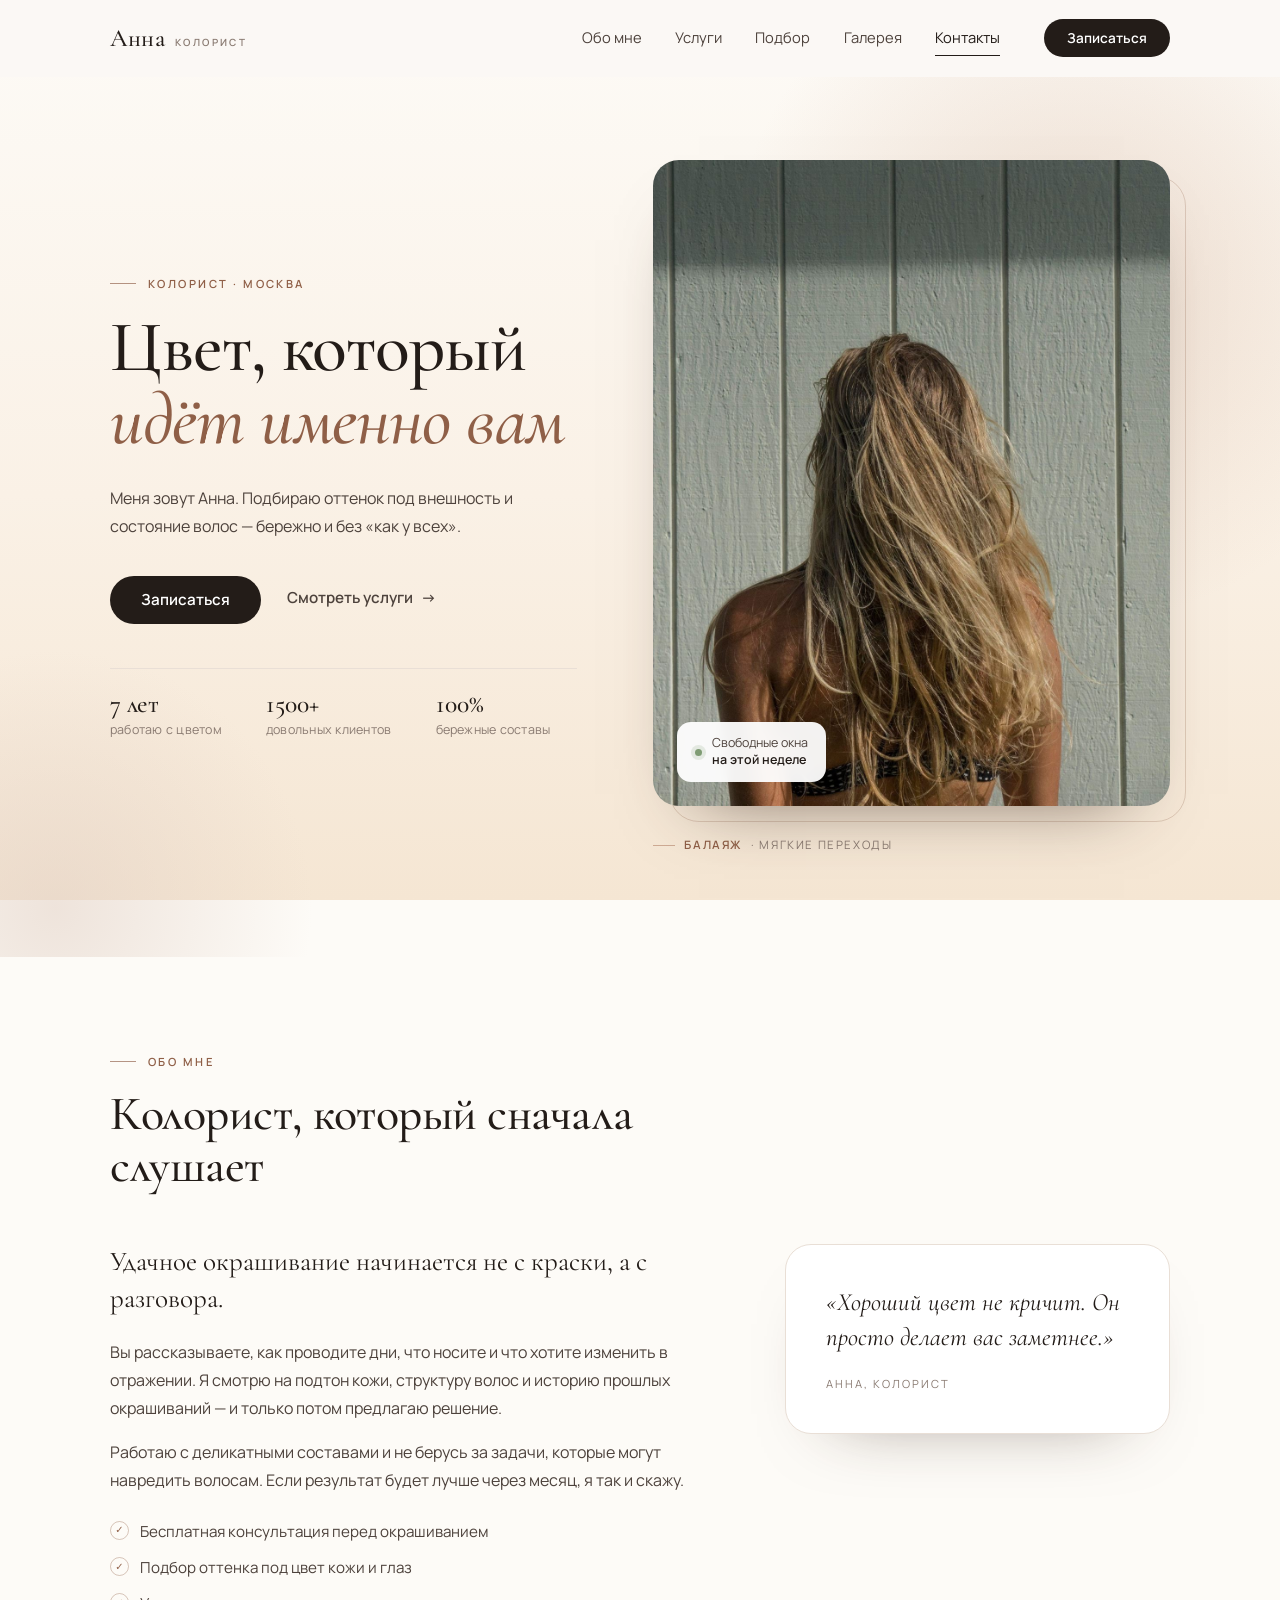
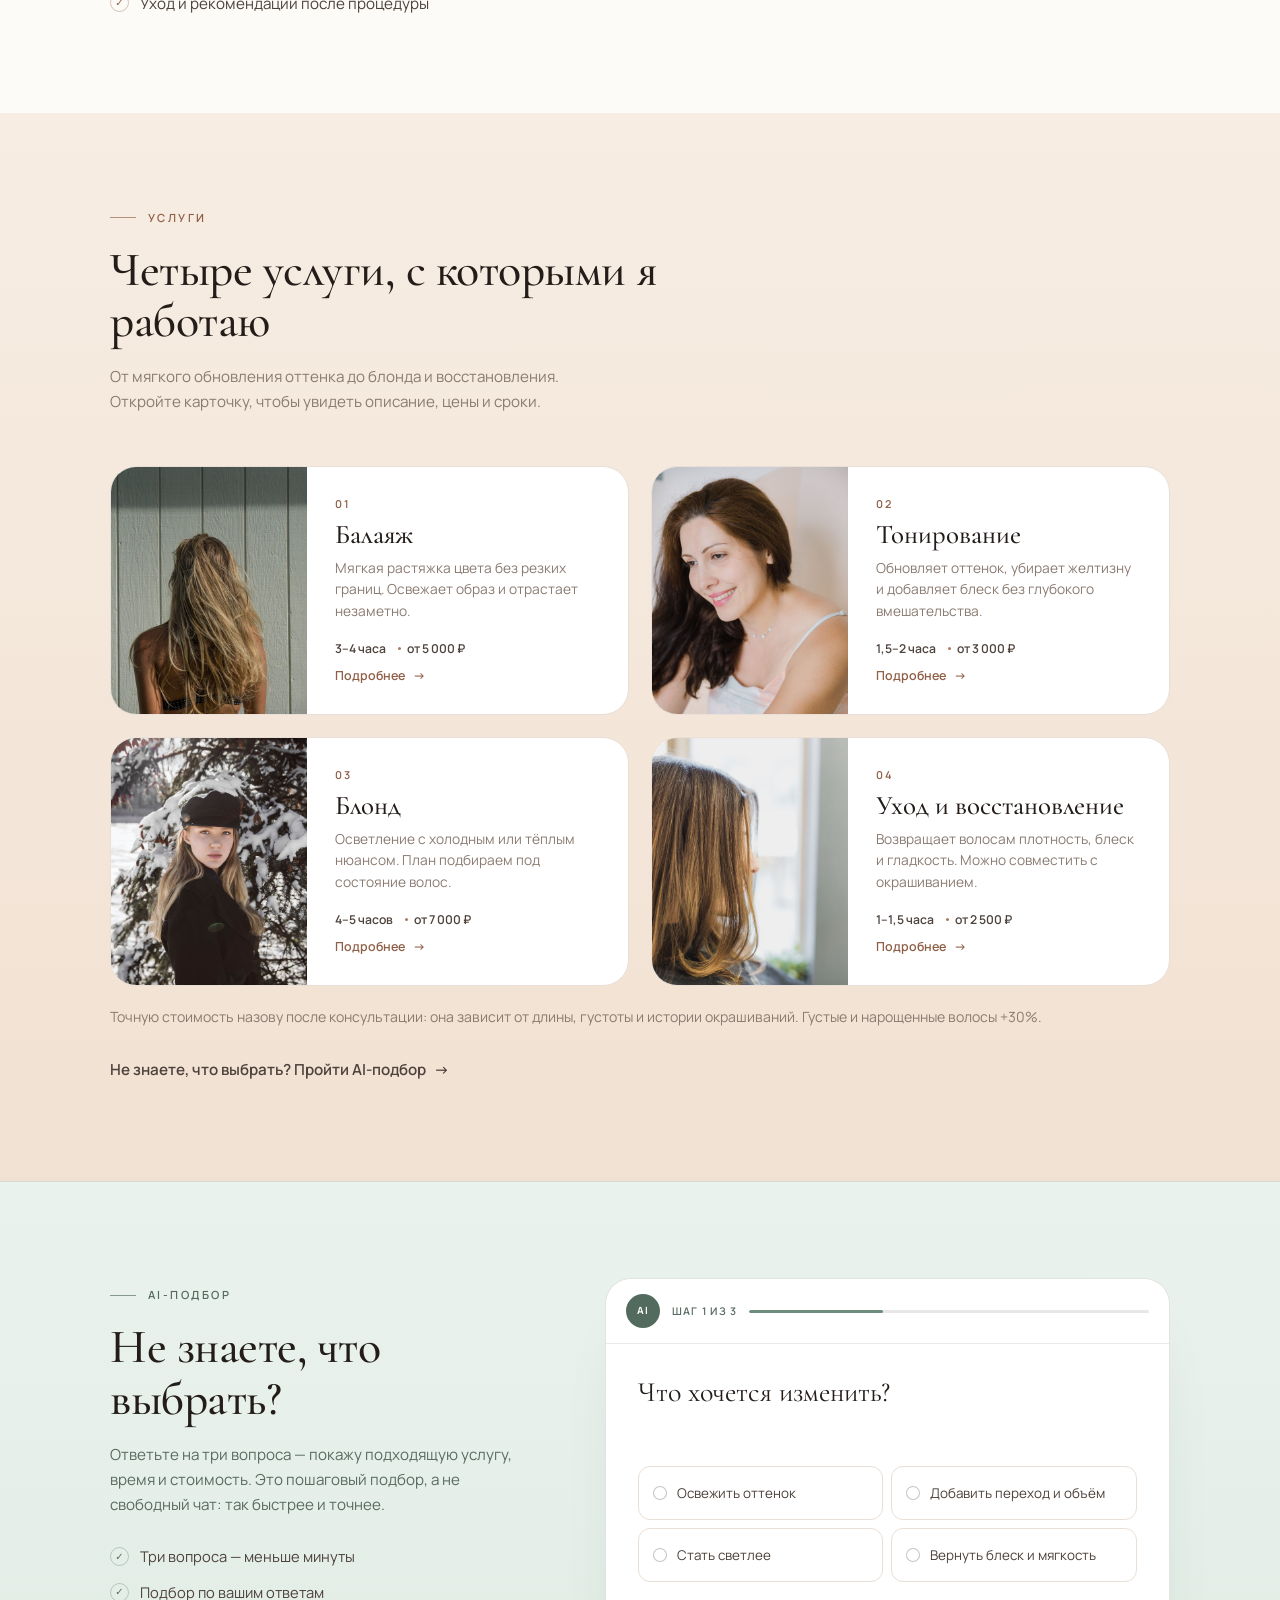
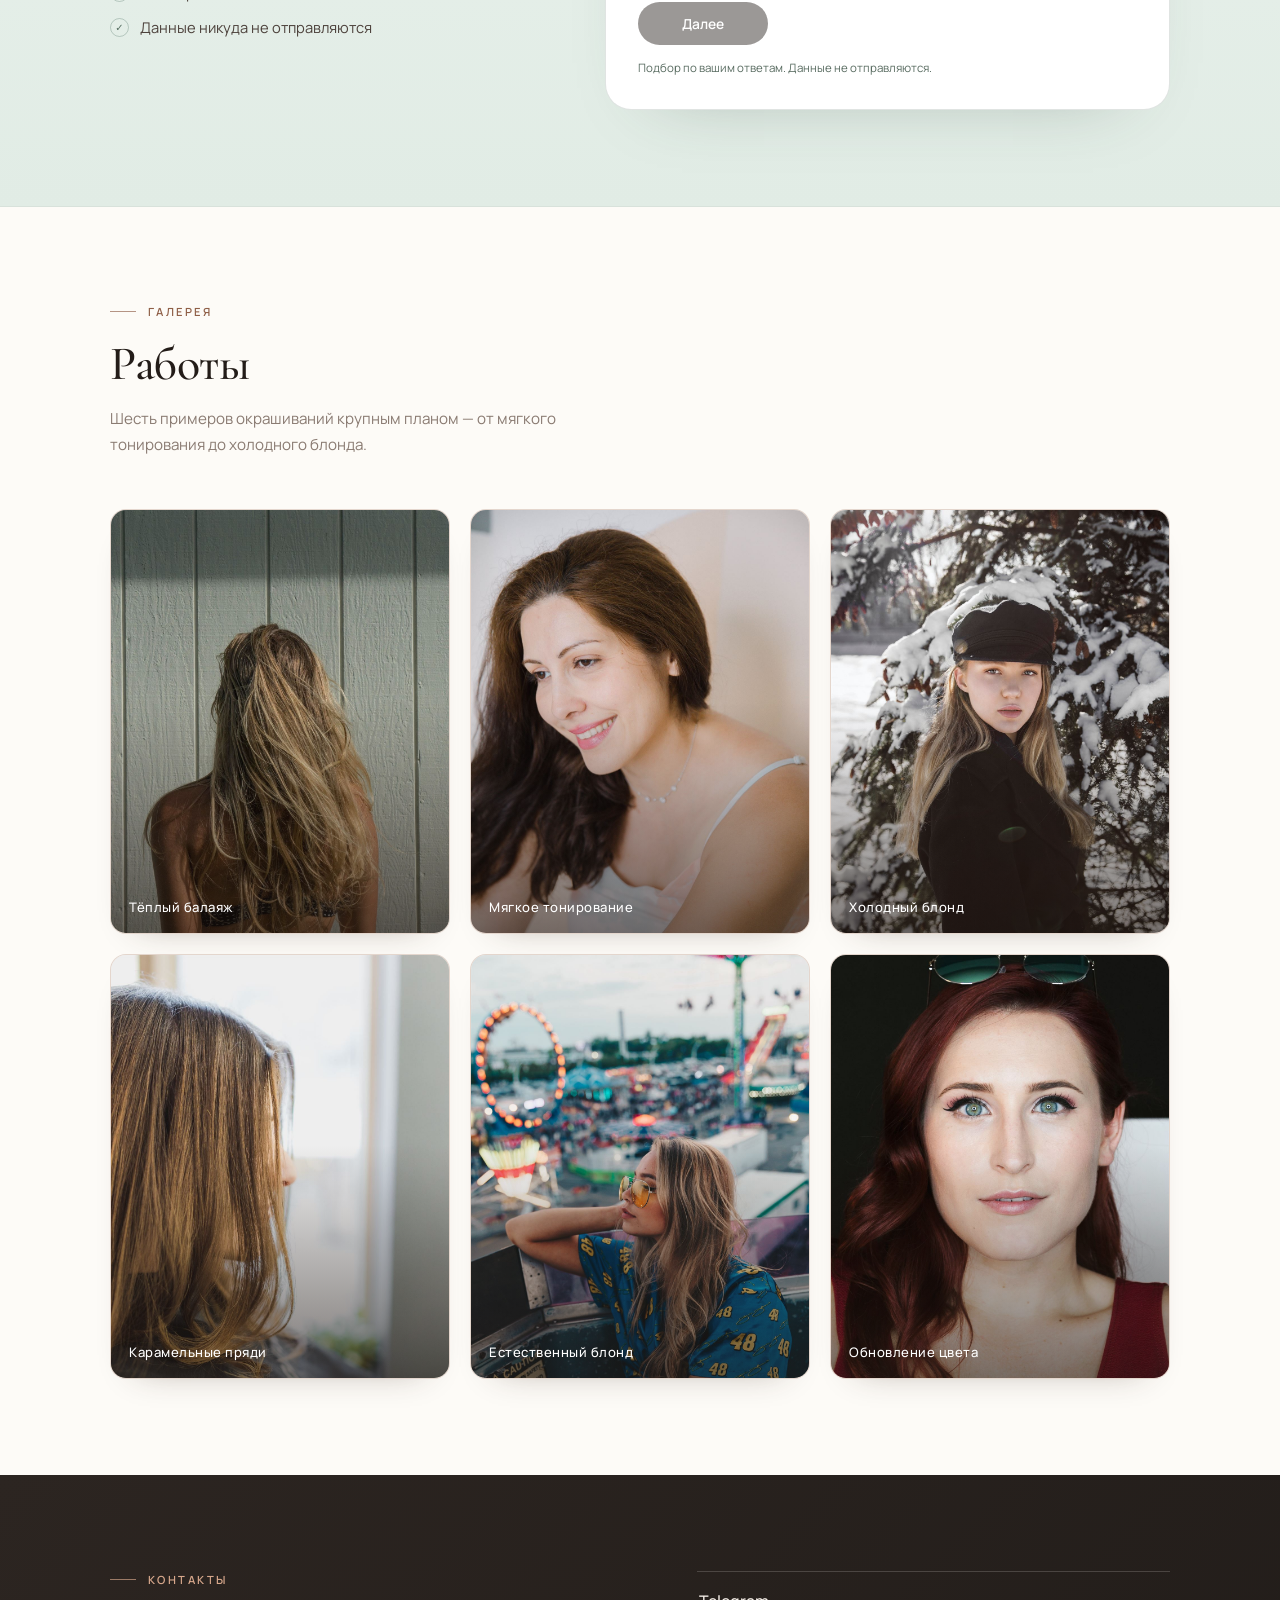
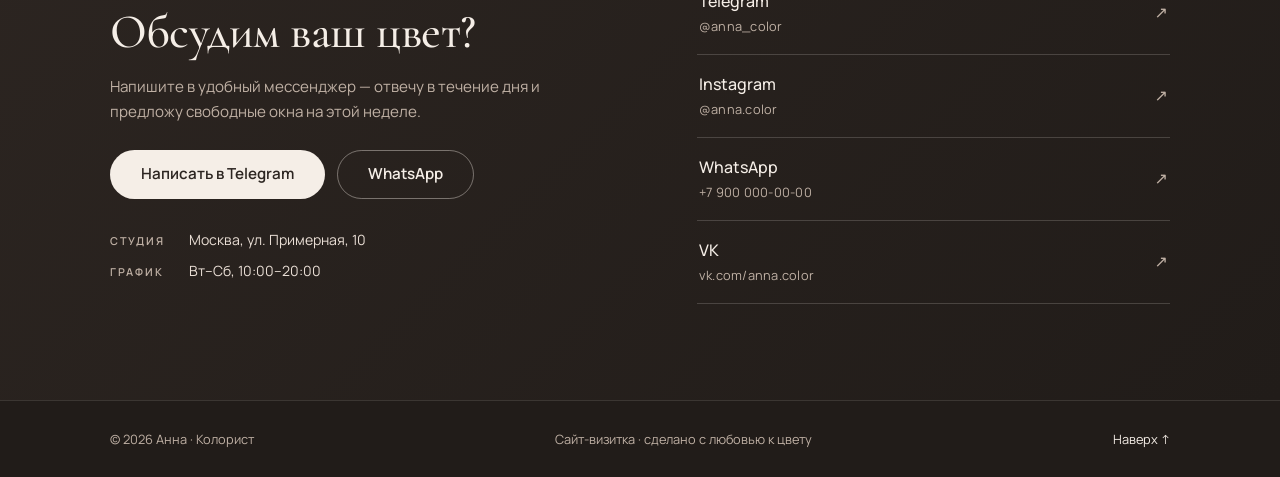
==== index.html @ e647d8ee "Upload site files" ====
<!DOCTYPE html>
<html lang="ru">
<head>
  <meta charset="UTF-8">
  <meta name="viewport" content="width=device-width, initial-scale=1">
  <title>Анна — колорист: балаяж, тонирование, блонд и уход</title>
  <meta name="description" content="Анна — колорист в Москве. Балаяж, тонирование, блонд, уход и восстановление волос. Цены, сроки и примеры работ. Запись в Telegram.">
  <meta name="theme-color" content="#fbf8f5">
  <meta property="og:title" content="Анна — колорист: балаяж, тонирование, блонд и уход">
  <meta property="og:description" content="Четыре услуги для вашего цвета: балаяж, тонирование, блонд и уход. Подбор услуги за три вопроса и запись в Telegram.">
  <meta property="og:type" content="website">
  <link rel="icon" href="data:image/svg+xml,%3Csvg xmlns='http://www.w3.org/2000/svg' viewBox='0 0 64 64'%3E%3Crect width='64' height='64' rx='16' fill='%23231c18'/%3E%3Ctext x='32' y='44' font-family='Georgia,serif' font-size='34' fill='%23fbf8f5' text-anchor='middle'%3EA%3C/text%3E%3C/svg%3E">
  <link rel="preconnect" href="https://fonts.googleapis.com">
  <link rel="preconnect" href="https://fonts.gstatic.com" crossorigin>
  <link href="https://fonts.googleapis.com/css2?family=Cormorant+Garamond:ital,wght@0,400;0,500;0,600;1,400;1,500&family=Manrope:wght@300;400;500;600;700&display=swap" rel="stylesheet">
  <link rel="stylesheet" href="style.css">
  <script>document.documentElement.classList.add('js');</script>
</head>
<body id="top">
  <a class="skip-link" href="#main">Перейти к содержимому</a>

  <header class="header" id="header">
    <div class="container header__inner">
      <a class="logo" href="#top" aria-label="Анна — колорист, на главную">
        <span class="logo__name">Анна</span>
        <span class="logo__role">колорист</span>
      </a>

      <nav class="nav" id="nav" aria-label="Основная навигация">
        <ul class="nav__list">
          <li><a class="nav__link" href="#about">Обо мне</a></li>
          <li><a class="nav__link" href="#services">Услуги</a></li>
          <li><a class="nav__link" href="#assistant">Подбор</a></li>
          <li><a class="nav__link" href="#gallery">Галерея</a></li>
          <li><a class="nav__link" href="#contacts">Контакты</a></li>
        </ul>
        <a class="button button--small nav__cta" href="https://t.me/anna_color" target="_blank" rel="noopener noreferrer">Записаться</a>
      </nav>

      <button class="burger" id="burger" type="button" aria-label="Открыть меню" aria-expanded="false" aria-controls="nav">
        <span class="burger__line"></span>
        <span class="burger__line"></span>
        <span class="burger__line"></span>
      </button>
    </div>
  </header>

  <main id="main">
    <section class="hero" aria-labelledby="hero-title">
      <div class="container hero__inner">
        <div class="hero__content">
          <p class="eyebrow">Колорист · Москва</p>
          <h1 class="hero__title" id="hero-title">Цвет, который<br><em>идёт именно вам</em></h1>
          <p class="hero__text">Меня зовут Анна. Подбираю оттенок под внешность и состояние волос — бережно и без «как у всех».</p>
          <div class="hero__actions">
            <a class="button" href="https://t.me/anna_color" target="_blank" rel="noopener noreferrer">Записаться</a>
            <a class="link-arrow" href="#services">Смотреть услуги <span aria-hidden="true">→</span></a>
          </div>
          <ul class="hero__facts">
            <li><strong>7 лет</strong><span>работаю с цветом</span></li>
            <li><strong>1500+</strong><span>довольных клиентов</span></li>
            <li><strong>100%</strong><span>бережные составы</span></li>
          </ul>
        </div>

        <figure class="hero__media">
          <div class="hero__photo-wrap">
            <img class="hero__image" src="images/gallery-1.jpg" alt="Тёплый балаяж на длинных волосах — пример окрашивания" width="1200" height="1500" fetchpriority="high" decoding="async">
            <p class="hero__badge">
              <span class="hero__badge-dot" aria-hidden="true"></span>
              <span>Свободные окна<br><strong>на этой неделе</strong></span>
            </p>
          </div>
          <figcaption class="hero__caption"><span>Балаяж</span> · мягкие переходы</figcaption>
        </figure>
      </div>
    </section>

    <section class="section" id="about" aria-labelledby="about-title">
      <div class="container">
        <div class="section__head reveal">
          <p class="eyebrow">Обо мне</p>
          <h2 class="section__title" id="about-title">Колорист, который сначала слушает</h2>
        </div>

        <div class="about__grid">
          <div class="about__text reveal">
            <p class="about__lead">Удачное окрашивание начинается не с краски, а с разговора.</p>
            <p>Вы рассказываете, как проводите дни, что носите и что хотите изменить в отражении. Я смотрю на подтон кожи, структуру волос и историю прошлых окрашиваний — и только потом предлагаю решение.</p>
            <p>Работаю с деликатными составами и не берусь за задачи, которые могут навредить волосам. Если результат будет лучше через месяц, я так и скажу.</p>
            <ul class="about__list">
              <li>Бесплатная консультация перед окрашиванием</li>
              <li>Подбор оттенка под цвет кожи и глаз</li>
              <li>Уход и рекомендации после процедуры</li>
            </ul>
          </div>

          <figure class="quote reveal">
            <blockquote>«Хороший цвет не кричит. Он просто делает вас заметнее.»</blockquote>
            <figcaption>Анна, колорист</figcaption>
          </figure>
        </div>
      </div>
    </section>

    <section class="section section--alt" id="services" aria-labelledby="services-title">
      <div class="container">
        <div class="section__head reveal">
          <p class="eyebrow">Услуги</p>
          <h2 class="section__title" id="services-title">Четыре услуги, с которыми я работаю</h2>
          <p class="section__subtitle">От мягкого обновления оттенка до блонда и восстановления. Откройте карточку, чтобы увидеть описание, цены и сроки.</p>
        </div>

        <div class="service-grid">
          <a class="service-card reveal" href="services/balayazh.html">
            <div class="service-card__media">
              <img src="images/gallery-1.jpg" alt="Тёплый балаяж на длинных волосах" width="1200" height="1500" loading="lazy">
            </div>
            <div class="service-card__body">
              <span class="service-card__index">01</span>
              <h3 class="service-card__title">Балаяж</h3>
              <p class="service-card__text">Мягкая растяжка цвета без резких границ. Освежает образ и отрастает незаметно.</p>
              <p class="service-card__meta"><span>3–4 часа</span><span>от 5 000 ₽</span></p>
              <span class="service-card__more">Подробнее <span aria-hidden="true">→</span></span>
            </div>
          </a>

          <a class="service-card reveal" href="services/tonirovanie.html">
            <div class="service-card__media">
              <img src="images/gallery-2.jpg" alt="Мягкое тонирование в тёплый коричневый оттенок" width="1200" height="1500" loading="lazy">
            </div>
            <div class="service-card__body">
              <span class="service-card__index">02</span>
              <h3 class="service-card__title">Тонирование</h3>
              <p class="service-card__text">Обновляет оттенок, убирает желтизну и добавляет блеск без глубокого вмешательства.</p>
              <p class="service-card__meta"><span>1,5–2 часа</span><span>от 3 000 ₽</span></p>
              <span class="service-card__more">Подробнее <span aria-hidden="true">→</span></span>
            </div>
          </a>

          <a class="service-card reveal" href="services/blond.html">
            <div class="service-card__media">
              <img src="images/gallery-3.jpg" alt="Холодный блонд с плавным переходом" width="1200" height="1500" loading="lazy">
            </div>
            <div class="service-card__body">
              <span class="service-card__index">03</span>
              <h3 class="service-card__title">Блонд</h3>
              <p class="service-card__text">Осветление с холодным или тёплым нюансом. План подбираем под состояние волос.</p>
              <p class="service-card__meta"><span>4–5 часов</span><span>от 7 000 ₽</span></p>
              <span class="service-card__more">Подробнее <span aria-hidden="true">→</span></span>
            </div>
          </a>

          <a class="service-card reveal" href="services/uhod.html">
            <div class="service-card__media">
              <img src="images/gallery-4.jpg" alt="Уход за волосами в салоне" width="1200" height="1500" loading="lazy">
            </div>
            <div class="service-card__body">
              <span class="service-card__index">04</span>
              <h3 class="service-card__title">Уход и восстановление</h3>
              <p class="service-card__text">Возвращает волосам плотность, блеск и гладкость. Можно совместить с окрашиванием.</p>
              <p class="service-card__meta"><span>1–1,5 часа</span><span>от 2 500 ₽</span></p>
              <span class="service-card__more">Подробнее <span aria-hidden="true">→</span></span>
            </div>
          </a>
        </div>

        <p class="note reveal">Точную стоимость назову после консультации: она зависит от длины, густоты и истории окрашиваний. Густые и нарощенные волосы +30%.</p>
        <p class="services__assistant-link reveal"><a class="link-arrow" href="#assistant">Не знаете, что выбрать? Пройти AI-подбор <span aria-hidden="true">→</span></a></p>
      </div>
    </section>

    <section class="section section--assistant" id="assistant" aria-labelledby="assistant-title">
      <div class="container assistant">
        <div class="assistant__intro reveal">
          <p class="eyebrow">AI-подбор</p>
          <h2 class="section__title" id="assistant-title">Не знаете, что выбрать?</h2>
          <p class="section__subtitle">Ответьте на три вопроса — покажу подходящую услугу, время и стоимость. Это пошаговый подбор, а не свободный чат: так быстрее и точнее.</p>
          <ul class="assistant__facts">
            <li>Три вопроса — меньше минуты</li>
            <li>Подбор по вашим ответам</li>
            <li>Данные никуда не отправляются</li>
          </ul>
        </div>

        <div class="assistant__panel reveal" id="assistant-app">
          <div class="assistant__top">
            <span class="assistant__badge" aria-hidden="true">AI</span>
            <span class="assistant__step-label" id="assistant-step-label">Шаг 1 из 3</span>
            <div class="assistant__progress" role="progressbar" aria-label="Прогресс подбора" aria-valuemin="1" aria-valuemax="3" aria-valuenow="1">
              <span id="assistant-progress-bar"></span>
            </div>
          </div>

          <div class="assistant__body">
            <div class="assistant__quiz" id="assistant-quiz" hidden>
              <p class="assistant__question" id="assistant-question" tabindex="-1">Что хочется изменить?</p>
              <div class="assistant__options" id="assistant-options" role="group" aria-labelledby="assistant-question"></div>
              <div class="assistant__actions">
                <button class="button assistant__next" id="assistant-next" type="button" disabled>Далее</button>
                <button class="assistant__back" id="assistant-back" type="button" hidden>Назад</button>
              </div>
              <p class="assistant__hint">Подбор по вашим ответам. Данные не отправляются.</p>
            </div>

            <div class="assistant__result" id="assistant-result" tabindex="-1" hidden>
              <div class="assistant__result-grid">
                <div class="assistant__result-media">
                  <img id="assistant-result-img" src="images/gallery-1.jpg" alt="" width="1200" height="1500" loading="lazy">
                </div>
                <div>
                  <p class="assistant__result-label">Вам подойдёт</p>
                  <h3 class="assistant__result-title" id="assistant-result-title"></h3>
                  <p class="assistant__result-why" id="assistant-result-why"></p>
                  <p class="assistant__result-meta" id="assistant-result-meta"></p>
                  <div class="assistant__result-actions">
                    <a class="button" id="assistant-result-link" href="services/balayazh.html">Подробнее об услуге</a>
                    <a class="button button--ghost" href="https://t.me/anna_color" target="_blank" rel="noopener noreferrer">Обсудить запись</a>
                  </div>
                  <button class="assistant__restart" id="assistant-restart" type="button">Пройти заново</button>
                </div>
              </div>
            </div>

            <noscript>
              <p class="assistant__hint">Подбор работает с JavaScript. Услуги можно открыть напрямую: <a href="services/balayazh.html">балаяж</a>, <a href="services/tonirovanie.html">тонирование</a>, <a href="services/blond.html">блонд</a>, <a href="services/uhod.html">уход</a>.</p>
            </noscript>
          </div>
        </div>
      </div>
    </section>

    <section class="section" id="gallery" aria-labelledby="gallery-title">
      <div class="container">
        <div class="section__head reveal">
          <p class="eyebrow">Галерея</p>
          <h2 class="section__title" id="gallery-title">Работы</h2>
          <p class="section__subtitle">Шесть примеров окрашиваний крупным планом — от мягкого тонирования до холодного блонда.</p>
        </div>

        <div class="gallery">
          <button class="gallery__item reveal" type="button" data-full="images/gallery-1.jpg" aria-label="Открыть фото: тёплый балаяж">
            <img src="images/gallery-1.jpg" alt="Тёплый балаяж на длинных волосах — пример окрашивания" width="1200" height="1500" loading="lazy">
            <span class="gallery__caption">Тёплый балаяж</span>
          </button>
          <button class="gallery__item reveal" type="button" data-full="images/gallery-2.jpg" aria-label="Открыть фото: мягкое тонирование">
            <img src="images/gallery-2.jpg" alt="Мягкое тонирование в тёплый коричневый оттенок — пример работы" width="1200" height="1500" loading="lazy">
            <span class="gallery__caption">Мягкое тонирование</span>
          </button>
          <button class="gallery__item reveal" type="button" data-full="images/gallery-3.jpg" aria-label="Открыть фото: холодный блонд">
            <img src="images/gallery-3.jpg" alt="Холодный блонд с плавным переходом — пример окрашивания" width="1200" height="1500" loading="lazy">
            <span class="gallery__caption">Холодный блонд</span>
          </button>
          <button class="gallery__item reveal" type="button" data-full="images/gallery-4.jpg" aria-label="Открыть фото: карамельные пряди">
            <img src="images/gallery-4.jpg" alt="Карамельные пряди на длинных волосах — пример работы" width="1200" height="1500" loading="lazy">
            <span class="gallery__caption">Карамельные пряди</span>
          </button>
          <button class="gallery__item reveal" type="button" data-full="images/gallery-5.jpg" aria-label="Открыть фото: естественный блонд">
            <img src="images/gallery-5.jpg" alt="Естественный блонд с мягкими прядями — пример окрашивания" width="1200" height="1500" loading="lazy">
            <span class="gallery__caption">Естественный блонд</span>
          </button>
          <button class="gallery__item reveal" type="button" data-full="images/gallery-6.jpg" aria-label="Открыть фото: обновление цвета">
            <img src="images/gallery-6.jpg" alt="Обновление цвета с медным отливом — пример окрашивания" width="1200" height="1500" loading="lazy">
            <span class="gallery__caption">Обновление цвета</span>
          </button>
        </div>
      </div>
    </section>


    <section class="section section--contacts" id="contacts" aria-labelledby="contacts-title">
      <div class="container contact">
        <div class="contact__text reveal">
          <p class="eyebrow">Контакты</p>
          <h2 class="section__title" id="contacts-title">Обсудим ваш цвет?</h2>
          <p class="section__subtitle">Напишите в удобный мессенджер — отвечу в течение дня и предложу свободные окна на этой неделе.</p>
          <div class="contact__actions">
            <a class="button" href="https://t.me/anna_color" target="_blank" rel="noopener noreferrer">Написать в Telegram</a>
            <a class="button button--ghost" href="https://wa.me/79000000000" target="_blank" rel="noopener noreferrer">WhatsApp</a>
          </div>
          <ul class="contact__info">
            <li><span>Студия</span> Москва, ул. Примерная, 10</li>
            <li><span>График</span> Вт–Сб, 10:00–20:00</li>
          </ul>
        </div>

        <ul class="social-list reveal">
          <li>
            <a href="https://t.me/anna_color" target="_blank" rel="noopener noreferrer">
              <span class="social-list__label">Telegram<small>@anna_color</small></span>
              <span class="social-list__arrow" aria-hidden="true">↗</span>
            </a>
          </li>
          <li>
            <a href="https://instagram.com/anna.color" target="_blank" rel="noopener noreferrer">
              <span class="social-list__label">Instagram<small>@anna.color</small></span>
              <span class="social-list__arrow" aria-hidden="true">↗</span>
            </a>
          </li>
          <li>
            <a href="https://wa.me/79000000000" target="_blank" rel="noopener noreferrer">
              <span class="social-list__label">WhatsApp<small>+7 900 000-00-00</small></span>
              <span class="social-list__arrow" aria-hidden="true">↗</span>
            </a>
          </li>
          <li>
            <a href="https://vk.com/anna.color" target="_blank" rel="noopener noreferrer">
              <span class="social-list__label">VK<small>vk.com/anna.color</small></span>
              <span class="social-list__arrow" aria-hidden="true">↗</span>
            </a>
          </li>
        </ul>
      </div>
    </section>
  </main>

  <footer class="footer footer--dark">
    <div class="container footer__inner">
      <p>© <span id="year">2026</span> Анна · Колорист</p>
      <p class="footer__note">Сайт-визитка · сделано с любовью к цвету</p>
      <a class="footer__top" href="#top">Наверх <span aria-hidden="true">↑</span></a>
    </div>
  </footer>

  <div class="lightbox" id="lightbox" role="dialog" aria-modal="true" aria-label="Просмотр фотографии" hidden>
    <button class="lightbox__close" type="button" aria-label="Закрыть просмотр">
      <span aria-hidden="true">×</span>
    </button>
    <img class="lightbox__img" src="data:image/svg+xml,%3Csvg xmlns='http://www.w3.org/2000/svg' width='1' height='1'/%3E" alt="">
  </div>

  <script src="script.js" defer></script>
  <script src="assistant.js" defer></script>
</body>
</html>
---- style.css ----
/* ============================================================
   Анна — колорист. Светлая минималистичная тема.
   ============================================================ */

:root {
  --bg: #fbf8f5;
  --bg-soft: #f4ede7;
  --bg-gradient-start: #fdfbf7;
  --bg-gradient-mid: #faf1e6;
  --bg-gradient-end: #f5e6d3;
  --bg-soft-glass: rgba(244, 237, 231, 0.42);
  --services-bg: #f7ede3;
  --services-bg-deep: #f1e1d2;
  --ai-bg: #eaf2ed;
  --ai-bg-deep: #e1ece5;
  --ai-accent: #6f8d7f;
  --ai-accent-dark: #526b5e;
  --contacts-bg: #2c2521;
  --contacts-bg-deep: #211c19;
  --contacts-ink: #f5eee7;
  --contacts-muted: #bfb0a4;
  --contacts-accent: #d8a88c;
  --surface: #ffffff;
  --ink: #231c18;
  --ink-soft: #4d423c;
  --muted: #8a7b72;
  --line: #e9dfd6;
  --accent: #b07a5f;
  --accent-dark: #8f5f47;
  --radius: 16px;
  --radius-lg: 26px;
  --shadow: 0 30px 70px -50px rgba(56, 38, 28, 0.55);
  --container: 1140px;
  --header-h: 76px;
  --font-sans: "Manrope", ui-sans-serif, system-ui, -apple-system, "Segoe UI", Roboto, Arial, sans-serif;
  --font-serif: "Cormorant Garamond", "Times New Roman", Georgia, serif;
}

*,
*::before,
*::after {
  box-sizing: border-box;
}

html {
  scroll-behavior: smooth;
  scroll-padding-top: calc(var(--header-h) + 16px);
  -webkit-text-size-adjust: 100%;
}

body {
  margin: 0;
  background-color: var(--bg-gradient-start);
  background-image: linear-gradient(
    180deg,
    var(--bg-gradient-start) 0%,
    var(--bg-gradient-mid) 55%,
    var(--bg-gradient-end) 100%
  );
  background-attachment: fixed;
  background-repeat: no-repeat;
  background-size: cover;
  color: var(--ink-soft);
  font-family: var(--font-sans);
  font-size: 16px;
  font-weight: 400;
  line-height: 1.6;
  -webkit-font-smoothing: antialiased;
  -moz-osx-font-smoothing: grayscale;
}

body.is-locked {
  overflow: hidden;
}

img {
  display: block;
  max-width: 100%;
  height: auto;
}

h1,
h2,
h3 {
  margin: 0;
  color: var(--ink);
  font-family: var(--font-serif);
  font-weight: 500;
}

p {
  margin: 0;
}

a {
  color: inherit;
}

button {
  color: inherit;
  font: inherit;
}

::selection {
  background-color: rgba(176, 122, 95, 0.24);
}

:focus-visible {
  outline: 2px solid var(--accent-dark);
  outline-offset: 3px;
}

.visually-hidden {
  position: absolute !important;
  width: 1px;
  height: 1px;
  margin: -1px;
  padding: 0;
  overflow: hidden;
  clip: rect(0 0 0 0);
  clip-path: inset(50%);
  white-space: nowrap;
  border: 0;
}

.container {
  width: 100%;
  max-width: var(--container);
  margin-inline: auto;
  padding-inline: clamp(20px, 5vw, 40px);
}

.skip-link {
  position: absolute;
  top: -100px;
  left: 16px;
  z-index: 200;
  padding: 12px 20px;
  border-radius: 999px;
  background-color: var(--ink);
  color: #fff;
  font-size: 0.9rem;
  text-decoration: none;
  transition: top 0.2s ease;
}

.skip-link:focus {
  top: 16px;
}

/* ---------- Шапка ---------- */

.header {
  position: sticky;
  top: 0;
  z-index: 50;
  background-color: rgba(251, 248, 245, 0.95);
  border-bottom: 1px solid transparent;
  transition: background-color 0.3s ease, border-color 0.3s ease, box-shadow 0.3s ease;
}

.header.is-scrolled,
.header.is-nav-open {
  background-color: rgba(251, 248, 245, 0.98);
  border-bottom-color: var(--line);
  box-shadow: 0 18px 40px -36px rgba(56, 38, 28, 0.8);
}

.header__inner {
  display: flex;
  align-items: center;
  justify-content: space-between;
  gap: 20px;
  min-height: var(--header-h);
}

.logo {
  display: inline-flex;
  align-items: baseline;
  gap: 10px;
  text-decoration: none;
}

.logo__name {
  font-family: var(--font-serif);
  font-size: 1.55rem;
  font-weight: 500;
  line-height: 1;
  color: var(--ink);
  letter-spacing: 0.01em;
}

.logo__role {
  font-size: 0.62rem;
  font-weight: 600;
  letter-spacing: 0.24em;
  text-transform: uppercase;
  color: var(--muted);
}

.nav {
  display: flex;
  align-items: center;
  gap: clamp(24px, 3.6vw, 44px);
}

.nav__list {
  display: flex;
  align-items: center;
  gap: clamp(18px, 2.6vw, 34px);
  margin: 0;
  padding: 0;
  list-style: none;
}

.nav__link {
  position: relative;
  display: inline-block;
  padding: 6px 0;
  color: var(--ink-soft);
  font-size: 0.92rem;
  text-decoration: none;
  transition: color 0.2s ease;
}

.nav__link::after {
  content: "";
  position: absolute;
  right: 0;
  bottom: 0;
  left: 0;
  height: 1px;
  background-color: currentColor;
  transform: scaleX(0);
  transform-origin: left;
  transition: transform 0.3s ease;
}

.nav__link:hover,
.nav__link.is-active {
  color: var(--ink);
}

.nav__link:hover::after,
.nav__link.is-active::after {
  transform: scaleX(1);
}

/* ---------- Кнопки и ссылки ---------- */

.button {
  display: inline-flex;
  align-items: center;
  justify-content: center;
  gap: 10px;
  padding: 15px 30px;
  border: 1px solid transparent;
  border-radius: 999px;
  background-color: var(--ink);
  color: #fff;
  font-size: 0.95rem;
  font-weight: 600;
  line-height: 1.1;
  text-decoration: none;
  cursor: pointer;
  transition: background-color 0.25s ease, color 0.25s ease, transform 0.25s ease, box-shadow 0.25s ease;
}

.button:hover {
  background-color: var(--accent-dark);
  box-shadow: 0 16px 28px -18px rgba(56, 38, 28, 0.8);
  transform: translateY(-2px);
}

.button:active {
  transform: translateY(0);
}

.button--small {
  padding: 11px 22px;
  font-size: 0.85rem;
}

.button--ghost {
  background-color: transparent;
  border-color: rgba(35, 28, 24, 0.28);
  color: var(--ink);
}

.button--ghost:hover {
  background-color: rgba(35, 28, 24, 0.06);
  box-shadow: none;
}

.link-arrow {
  display: inline-flex;
  align-items: center;
  gap: 8px;
  padding-bottom: 2px;
  border-bottom: 1px solid transparent;
  color: var(--ink-soft);
  font-size: 0.95rem;
  font-weight: 600;
  text-decoration: none;
  transition: color 0.25s ease, border-color 0.25s ease;
}

.link-arrow span {
  transition: transform 0.25s ease;
}

.link-arrow:hover {
  color: var(--accent-dark);
  border-bottom-color: rgba(143, 95, 71, 0.4);
}

.link-arrow:hover span {
  transform: translateX(4px);
}

.eyebrow {
  display: flex;
  align-items: center;
  gap: 12px;
  margin: 0 0 18px;
  color: var(--accent-dark);
  font-size: 0.7rem;
  font-weight: 600;
  letter-spacing: 0.22em;
  text-transform: uppercase;
}

.eyebrow::before {
  content: "";
  width: 26px;
  height: 1px;
  background-color: currentColor;
  opacity: 0.65;
}

/* ---------- Первый экран ---------- */

.hero {
  position: relative;
  overflow: hidden;
  padding-block: clamp(44px, 6.5vw, 92px) clamp(56px, 8vw, 104px);
}

.hero::before {
  content: "";
  position: absolute;
  top: -18%;
  right: -12%;
  z-index: 0;
  width: min(62vw, 720px);
  aspect-ratio: 1;
  border-radius: 50%;
  background-image: radial-gradient(circle, rgba(204, 164, 138, 0.32), rgba(204, 164, 138, 0) 68%);
  pointer-events: none;
}

.hero::after {
  content: "";
  position: absolute;
  bottom: -24%;
  left: -16%;
  z-index: 0;
  width: min(48vw, 520px);
  aspect-ratio: 1;
  border-radius: 50%;
  background-image: radial-gradient(circle, rgba(226, 208, 196, 0.55), rgba(226, 208, 196, 0) 70%);
  pointer-events: none;
}

.hero__inner {
  position: relative;
  z-index: 1;
  display: grid;
  grid-template-columns: minmax(0, 0.95fr) minmax(0, 1.05fr);
  align-items: center;
  gap: clamp(32px, 6vw, 76px);
}

.hero__title {
  margin-bottom: clamp(18px, 2.4vw, 26px);
  font-size: clamp(2.6rem, 6.2vw, 4.5rem);
  line-height: 1.02;
  letter-spacing: -0.015em;
}

.hero__title em {
  color: var(--accent-dark);
  font-style: italic;
}

.hero__text {
  max-width: 46ch;
  margin-bottom: clamp(26px, 3.4vw, 36px);
  color: var(--ink-soft);
  font-size: clamp(1rem, 1.15vw, 1.08rem);
  line-height: 1.75;
}

.hero__actions {
  display: flex;
  flex-wrap: wrap;
  align-items: center;
  gap: 16px 26px;
  margin-bottom: clamp(30px, 4vw, 44px);
}

.hero__facts {
  display: flex;
  flex-wrap: wrap;
  gap: 16px clamp(24px, 4vw, 44px);
  margin: 0;
  padding: 22px 0 0;
  border-top: 1px solid var(--line);
  list-style: none;
}

.hero__facts li {
  display: grid;
  gap: 3px;
}

.hero__facts strong {
  font-family: var(--font-serif);
  font-size: 1.6rem;
  font-weight: 500;
  line-height: 1;
  color: var(--ink);
}

.hero__facts span {
  color: var(--muted);
  font-size: 0.78rem;
  letter-spacing: 0.02em;
}

.hero__media {
  position: relative;
  margin: 0;
}

.hero__photo-wrap {
  position: relative;
}

.hero__photo-wrap::before {
  content: "";
  position: absolute;
  inset: 16px -16px -16px 16px;
  z-index: 0;
  border: 1px solid rgba(143, 95, 71, 0.24);
  border-radius: calc(var(--radius-lg) + 4px);
  pointer-events: none;
}

.hero__image {
  position: relative;
  z-index: 1;
  width: 100%;
  aspect-ratio: 4 / 5;
  object-fit: cover;
  border-radius: var(--radius-lg);
  box-shadow: 0 34px 70px -46px rgba(56, 38, 28, 0.72);
}

.hero__badge {
  position: absolute;
  bottom: clamp(14px, 2.4vw, 24px);
  left: clamp(12px, 2.4vw, 24px);
  z-index: 2;
  display: flex;
  align-items: center;
  gap: 10px;
  margin: 0;
  padding: 13px 18px;
  border-radius: 14px;
  background-color: rgba(255, 255, 255, 0.94);
  box-shadow: 0 20px 44px -30px rgba(56, 38, 28, 0.8);
  color: var(--ink-soft);
  font-size: 0.78rem;
  line-height: 1.35;
  -webkit-backdrop-filter: blur(6px);
  backdrop-filter: blur(6px);
}

.hero__badge strong {
  color: var(--ink);
  font-weight: 600;
}

.hero__badge-dot {
  flex: none;
  width: 7px;
  height: 7px;
  border-radius: 50%;
  background-color: #7f9c74;
  box-shadow: 0 0 0 4px rgba(127, 156, 116, 0.18);
}

.hero__caption {
  display: flex;
  align-items: center;
  gap: 9px;
  margin-top: 30px;
  color: var(--muted);
  font-size: 0.72rem;
  letter-spacing: 0.14em;
  text-transform: uppercase;
}

.hero__caption::before {
  content: "";
  width: 22px;
  height: 1px;
  background-color: var(--accent);
  opacity: 0.55;
}

.hero__caption span {
  color: var(--accent-dark);
  font-weight: 600;
}

/* ---------- Секции ---------- */

.section {
  padding-block: clamp(56px, 7.5vw, 100px);
}

.section--alt {
  background-color: var(--services-bg);
  background-image: linear-gradient(180deg, var(--services-bg) 0%, var(--services-bg-deep) 100%);
}

.section__head {
  max-width: 640px;
  margin-bottom: clamp(30px, 4.5vw, 52px);
}

.section__title {
  margin-bottom: 16px;
  font-size: clamp(2rem, 4vw, 3rem);
  line-height: 1.08;
  letter-spacing: -0.01em;
}

.section__subtitle {
  max-width: 56ch;
  color: var(--muted);
  font-size: clamp(0.95rem, 1.1vw, 1.02rem);
  line-height: 1.65;
}


/* ---------- Обо мне ---------- */

.about__grid {
  display: grid;
  grid-template-columns: minmax(0, 1.35fr) minmax(0, 0.85fr);
  align-items: start;
  gap: clamp(28px, 5vw, 64px);
}

.about__text p {
  max-width: 58ch;
  margin-bottom: 16px;
  color: var(--ink-soft);
  line-height: 1.75;
}

.about__text p.about__lead {
  margin-bottom: 20px;
  color: var(--ink);
  font-family: var(--font-serif);
  font-size: clamp(1.3rem, 2.2vw, 1.7rem);
  line-height: 1.35;
}

.about__list {
  display: grid;
  gap: 12px;
  margin: 26px 0 0;
  padding: 0;
  list-style: none;
}

.about__list li {
  position: relative;
  padding-left: 30px;
  color: var(--ink-soft);
  font-size: 0.95rem;
}

.about__list li::before {
  content: "✓";
  position: absolute;
  top: 1px;
  left: 0;
  display: grid;
  place-items: center;
  width: 19px;
  height: 19px;
  border: 1px solid rgba(143, 95, 71, 0.35);
  border-radius: 50%;
  color: var(--accent-dark);
  font-size: 0.62rem;
  font-weight: 700;
}

.quote {
  margin: 0;
  padding: clamp(26px, 3.4vw, 40px);
  border: 1px solid var(--line);
  border-radius: var(--radius-lg);
  background-color: var(--surface);
  box-shadow: var(--shadow);
}

.quote blockquote {
  margin: 0;
  color: var(--ink);
  font-family: var(--font-serif);
  font-size: clamp(1.25rem, 2.1vw, 1.55rem);
  font-style: italic;
  line-height: 1.4;
}

.quote figcaption {
  margin-top: 20px;
  color: var(--muted);
  font-size: 0.7rem;
  letter-spacing: 0.18em;
  text-transform: uppercase;
}

/* ---------- Услуги ---------- */

.table-wrap {
  overflow: hidden;
  border: 1px solid var(--line);
  border-radius: var(--radius-lg);
  background-color: var(--surface);
  box-shadow: 0 30px 70px -60px rgba(56, 38, 28, 0.8);
}

.price-table {
  width: 100%;
  border-collapse: collapse;
}

.price-table th,
.price-table td {
  padding: clamp(16px, 2.4vw, 24px) clamp(16px, 2.6vw, 28px);
  text-align: left;
  vertical-align: middle;
}

.price-table thead th {
  border-bottom: 1px solid var(--line);
  background-color: rgba(244, 237, 231, 0.55);
  color: var(--muted);
  font-size: 0.68rem;
  font-weight: 600;
  letter-spacing: 0.2em;
  text-transform: uppercase;
}

.price-table thead th:last-child {
  text-align: right;
}

.price-table tbody th {
  color: var(--ink);
  font-size: clamp(1.02rem, 1.4vw, 1.15rem);
  font-weight: 600;
  white-space: nowrap;
}

.price-table tbody td {
  color: var(--ink-soft);
  font-size: 0.95rem;
}

.price-table tbody tr {
  transition: background-color 0.2s ease;
}

.price-table tbody tr:hover {
  background-color: #fdfaf7;
}

.price-table tbody tr + tr th,
.price-table tbody tr + tr td {
  border-top: 1px solid var(--line);
}

.price-table td.price-table__price {
  color: var(--ink);
  font-family: var(--font-serif);
  font-size: clamp(1.2rem, 1.8vw, 1.45rem);
  font-weight: 500;
  text-align: right;
  white-space: nowrap;
}

.note {
  margin-top: 20px;
  color: var(--muted);
  font-size: 0.88rem;
}

.note a {
  color: var(--accent-dark);
  text-decoration-thickness: 1px;
  text-underline-offset: 3px;
}

.note a:hover {
  color: var(--ink);
}

/* ---------- Галерея ---------- */

.gallery {
  display: grid;
  grid-template-columns: repeat(3, minmax(0, 1fr));
  gap: clamp(12px, 1.7vw, 20px);
}

.gallery__item {
  position: relative;
  display: block;
  width: 100%;
  aspect-ratio: 4 / 5;
  padding: 0;
  overflow: hidden;
  border: 1px solid rgba(143, 95, 71, 0.16);
  border-radius: var(--radius);
  background-color: var(--bg-soft);
  box-shadow: 0 16px 34px -28px rgba(56, 38, 28, 0.45);
  color: #fff;
  text-align: left;
  cursor: zoom-in;
  transition: border-color 0.3s ease, box-shadow 0.3s ease;
  -webkit-appearance: none;
  appearance: none;
}

.gallery__item:hover {
  border-color: rgba(143, 95, 71, 0.34);
  box-shadow: 0 24px 48px -30px rgba(56, 38, 28, 0.55);
}

.gallery__item img {
  width: 100%;
  height: 100%;
  object-fit: cover;
  transition: transform 0.7s cubic-bezier(0.2, 0.7, 0.3, 1);
}

.gallery__item::after {
  content: "";
  position: absolute;
  right: 0;
  bottom: 0;
  left: 0;
  height: 55%;
  background-image: linear-gradient(to top, rgba(28, 20, 16, 0.55), rgba(28, 20, 16, 0));
  pointer-events: none;
  transition: opacity 0.3s ease;
}

.gallery__item:hover img {
  transform: scale(1.05);
}

.gallery__caption {
  position: absolute;
  right: 18px;
  bottom: 15px;
  left: 18px;
  z-index: 1;
  font-size: 0.82rem;
  font-weight: 500;
  letter-spacing: 0.04em;
}


/* ---------- Контакты ---------- */

.section--contacts {
  color: var(--contacts-ink);
  background-color: var(--contacts-bg);
  background-image: linear-gradient(135deg, var(--contacts-bg) 0%, var(--contacts-bg-deep) 100%);
}

.contact {
  display: grid;
  grid-template-columns: minmax(0, 1.05fr) minmax(0, 0.95fr);
  align-items: start;
  gap: clamp(32px, 5vw, 72px);
}

.contact__actions {
  display: flex;
  flex-wrap: wrap;
  gap: 12px;
  margin-top: 26px;
}

.contact__info {
  display: grid;
  gap: 8px;
  margin: 30px 0 0;
  padding: 0;
  color: var(--ink-soft);
  font-size: 0.88rem;
  list-style: none;
}

.contact__info span {
  display: inline-block;
  min-width: 76px;
  color: var(--muted);
  font-size: 0.68rem;
  font-weight: 600;
  letter-spacing: 0.16em;
  text-transform: uppercase;
}

.social-list {
  margin: 0;
  padding: 0;
  border-top: 1px solid rgba(35, 28, 24, 0.14);
  list-style: none;
}

.social-list li {
  border-bottom: 1px solid rgba(35, 28, 24, 0.14);
}

.social-list a {
  display: flex;
  align-items: center;
  justify-content: space-between;
  gap: 16px;
  padding: 17px 2px;
  color: var(--ink);
  text-decoration: none;
  transition: color 0.25s ease, padding 0.25s ease;
}

.social-list a:hover {
  padding-right: 4px;
  padding-left: 8px;
  color: var(--accent-dark);
}

.social-list__label {
  display: grid;
  gap: 2px;
  font-size: 1rem;
  font-weight: 500;
}

.social-list__label small {
  color: var(--muted);
  font-size: 0.8rem;
  font-weight: 400;
  letter-spacing: 0.02em;
}

.social-list__arrow {
  color: var(--muted);
  font-size: 1rem;
  transition: transform 0.25s ease, color 0.25s ease;
}

.social-list a:hover .social-list__arrow {
  color: var(--accent-dark);
  transform: translate(3px, -3px);
}

.section--contacts .eyebrow {
  color: var(--contacts-accent);
}

.section--contacts .section__title {
  color: var(--contacts-ink);
}

.section--contacts .section__subtitle {
  color: var(--contacts-muted);
}

.section--contacts .contact__info {
  color: #e9ded5;
}

.section--contacts .contact__info span {
  color: var(--contacts-muted);
}

.section--contacts .button {
  background-color: var(--contacts-ink);
  color: var(--contacts-bg);
}

.section--contacts .button:hover {
  background-color: #e6d1c1;
  color: var(--contacts-bg);
}

.section--contacts .button--ghost {
  border-color: rgba(245, 238, 231, 0.4);
  background-color: transparent;
  color: var(--contacts-ink);
}

.section--contacts .button--ghost:hover {
  border-color: rgba(245, 238, 231, 0.7);
  background-color: rgba(245, 238, 231, 0.08);
  color: var(--contacts-ink);
  box-shadow: none;
}

.section--contacts .social-list {
  border-top-color: rgba(245, 238, 231, 0.18);
}

.section--contacts .social-list li {
  border-bottom-color: rgba(245, 238, 231, 0.18);
}

.section--contacts .social-list a {
  color: var(--contacts-ink);
}

.section--contacts .social-list a:hover {
  color: var(--contacts-accent);
}

.section--contacts .social-list__label small,
.section--contacts .social-list__arrow {
  color: var(--contacts-muted);
}

.section--contacts .social-list a:hover .social-list__arrow {
  color: var(--contacts-accent);
}

.section--contacts :focus-visible {
  outline-color: var(--contacts-accent);
}

/* ---------- Футер ---------- */

.footer {
  padding-block: 28px;
  border-top: 1px solid var(--line);
}

.footer__inner {
  display: flex;
  flex-wrap: wrap;
  align-items: center;
  justify-content: space-between;
  gap: 10px 28px;
  color: var(--muted);
  font-size: 0.8rem;
}

.footer p {
  margin: 0;
}

.footer__top {
  color: var(--ink-soft);
  text-decoration: none;
  transition: color 0.2s ease;
}

.footer__top:hover {
  color: var(--accent-dark);
}

.footer--dark {
  border-top-color: rgba(245, 238, 231, 0.12);
  background-color: var(--contacts-bg-deep);
}

.footer--dark .footer__inner {
  color: var(--contacts-muted);
}

.footer--dark .footer__top {
  color: var(--contacts-ink);
}

.footer--dark .footer__top:hover {
  color: var(--contacts-accent);
}

/* ---------- Лайтбокс ---------- */

.lightbox {
  position: fixed;
  inset: 0;
  z-index: 100;
  display: grid;
  place-items: center;
  padding: clamp(16px, 4vw, 40px);
  background-color: rgba(28, 21, 17, 0.84);
  -webkit-backdrop-filter: blur(8px);
  backdrop-filter: blur(8px);
  animation: fade-in 0.25s ease both;
}

.lightbox[hidden] {
  display: none;
}

.lightbox__img {
  width: auto;
  max-width: min(92vw, 760px);
  max-height: 86vh;
  height: auto;
  border-radius: var(--radius);
  background-color: var(--surface);
  box-shadow: 0 40px 120px -40px rgba(0, 0, 0, 0.85);
  animation: zoom-in 0.3s cubic-bezier(0.2, 0.7, 0.3, 1) both;
}

.lightbox__close {
  position: absolute;
  top: clamp(14px, 3vw, 28px);
  right: clamp(14px, 3vw, 28px);
  display: grid;
  place-items: center;
  width: 44px;
  height: 44px;
  padding: 0;
  border: 1px solid rgba(255, 255, 255, 0.32);
  border-radius: 50%;
  background-color: rgba(255, 255, 255, 0.12);
  color: #fff;
  font-size: 1.5rem;
  line-height: 1;
  cursor: pointer;
  transition: background-color 0.2s ease, transform 0.25s ease;
}

.lightbox__close:hover {
  background-color: rgba(255, 255, 255, 0.24);
  transform: rotate(90deg);
}

.lightbox__close:focus-visible {
  outline-color: #fff;
}

@keyframes fade-in {
  from {
    opacity: 0;
  }
  to {
    opacity: 1;
  }
}

@keyframes zoom-in {
  from {
    opacity: 0;
    transform: scale(0.96);
  }
  to {
    opacity: 1;
    transform: scale(1);
  }
}

/* ---------- Появление при скролле ---------- */

.js .reveal {
  opacity: 0;
  transform: translateY(22px);
  transition: opacity 0.75s ease var(--reveal-delay, 0ms),
    transform 0.75s cubic-bezier(0.2, 0.7, 0.3, 1) var(--reveal-delay, 0ms);
}

.js .reveal.is-visible {
  opacity: 1;
  transform: none;
}


/* ---------- Бургер ---------- */

.burger {
  display: none;
  flex-direction: column;
  align-items: center;
  justify-content: center;
  gap: 5px;
  width: 44px;
  height: 44px;
  padding: 0;
  border: 1px solid var(--line);
  border-radius: 50%;
  background-color: transparent;
  cursor: pointer;
  transition: border-color 0.2s ease, background-color 0.2s ease;
}

.burger:hover {
  border-color: rgba(35, 28, 24, 0.35);
}

.burger__line {
  width: 18px;
  height: 1.5px;
  border-radius: 2px;
  background-color: var(--ink);
  transition: transform 0.3s ease, opacity 0.2s ease;
}

.burger.is-active .burger__line:nth-child(1) {
  transform: translateY(6.5px) rotate(45deg);
}

.burger.is-active .burger__line:nth-child(2) {
  opacity: 0;
}

.burger.is-active .burger__line:nth-child(3) {
  transform: translateY(-6.5px) rotate(-45deg);
}

/* ---------- Адаптивность ---------- */

@media (max-width: 960px) {
  .hero__inner {
    grid-template-columns: 1fr;
    gap: clamp(36px, 6vw, 56px);
  }

  .hero__media {
    width: 100%;
    max-width: 540px;
    margin-inline: auto;
  }

  .about__grid,
  .contact {
    grid-template-columns: 1fr;
  }

  .quote {
    max-width: 640px;
  }

  .social-list {
    max-width: 640px;
  }
}

@media (max-width: 900px) {
  :root {
    --header-h: 64px;
  }

  body.nav-open {
    overflow: hidden;
  }

  .burger {
    display: inline-flex;
  }

  .nav {
    position: fixed;
    top: var(--header-h);
    right: 0;
    bottom: 0;
    left: 0;
    z-index: 40;
    flex-direction: column;
    align-items: stretch;
    justify-content: flex-start;
    gap: 26px;
    padding: 28px clamp(20px, 6vw, 40px) 48px;
    overflow-y: auto;
    overscroll-behavior: contain;
    background-color: var(--bg);
    visibility: hidden;
    opacity: 0;
    transform: translateY(-10px);
    transition: opacity 0.3s ease, transform 0.3s ease, visibility 0.3s;
  }

  .nav.is-open {
    visibility: visible;
    opacity: 1;
    transform: translateY(0);
  }

  .nav__list {
    flex-direction: column;
    align-items: stretch;
    gap: 0;
  }

  .nav__link {
    display: block;
    padding: 15px 0;
    border-bottom: 1px solid var(--line);
    font-family: var(--font-serif);
    font-size: 1.65rem;
    line-height: 1.2;
  }

  .nav__link::after {
    display: none;
  }

  .nav__link.is-active {
    color: var(--accent-dark);
  }

  .nav__cta {
    align-self: flex-start;
    padding: 14px 28px;
    font-size: 0.95rem;
  }

  .gallery {
    grid-template-columns: repeat(2, minmax(0, 1fr));
  }
}

@media (max-width: 640px) {
  .hero__facts {
    gap: 14px 24px;
    padding-top: 18px;
  }

  .hero__facts strong {
    font-size: 1.4rem;
  }

  .hero__badge {
    bottom: 12px;
    left: 12px;
    padding: 11px 14px;
    font-size: 0.72rem;
  }

  .hero__caption {
    margin-top: 24px;
    font-size: 0.68rem;
  }

  .gallery {
    gap: 10px;
  }

  .gallery__caption {
    right: 12px;
    bottom: 11px;
    left: 12px;
    font-size: 0.75rem;
  }

  /* Таблица превращается в карточки */
  .price-table thead {
    position: absolute;
    width: 1px;
    height: 1px;
    margin: -1px;
    padding: 0;
    overflow: hidden;
    clip: rect(0 0 0 0);
    clip-path: inset(50%);
    white-space: nowrap;
    border: 0;
  }

  .price-table,
  .price-table tbody,
  .price-table tr,
  .price-table th,
  .price-table td {
    display: block;
    width: 100%;
  }

  .price-table tr {
    padding: 18px 20px;
  }

  .price-table tbody tr + tr {
    border-top: 1px solid var(--line);
  }

  .price-table tbody th {
    padding: 0 0 6px;
    white-space: normal;
  }

  .price-table tbody tr + tr th,
  .price-table tbody tr + tr td {
    border-top: 0;
  }

  .price-table td.price-table__price {
    margin-top: 10px;
    font-size: 1.3rem;
    text-align: left;
  }

  .contact__info span {
    min-width: 70px;
  }

  .footer__inner {
    flex-direction: column;
    align-items: flex-start;
    gap: 8px;
  }
}

@media (max-width: 420px) {
  .hero__actions {
    align-items: stretch;
    flex-direction: column;
  }

  .hero__actions .button {
    width: 100%;
  }

  .hero__actions .link-arrow {
    align-self: flex-start;
  }

  .hero__facts {
    display: grid;
    grid-template-columns: repeat(3, minmax(0, 1fr));
    gap: 12px 16px;
  }

  .hero__facts span {
    font-size: 0.72rem;
  }

  .logo__role {
    display: none;
  }
}

@media (prefers-reduced-motion: reduce) {
  html {
    scroll-behavior: auto;
  }

  *,
  *::before,
  *::after {
    animation-duration: 0.01ms !important;
    animation-iteration-count: 1 !important;
    transition-duration: 0.01ms !important;
  }

  .js .reveal {
    opacity: 1;
    transform: none;
  }
}


/* ---------- Карточки услуг на главной ---------- */

.service-grid {
  display: grid;
  grid-template-columns: repeat(2, minmax(0, 1fr));
  gap: clamp(14px, 2vw, 22px);
}

.service-card {
  display: grid;
  grid-template-columns: minmax(130px, 38%) minmax(0, 1fr);
  min-height: 230px;
  overflow: hidden;
  border: 1px solid var(--line);
  border-radius: var(--radius-lg);
  background-color: var(--surface);
  color: var(--ink);
  text-decoration: none;
  transition: border-color 0.3s ease, box-shadow 0.3s ease, transform 0.3s ease;
}

.service-card:hover,
.service-card:focus-visible {
  border-color: rgba(176, 122, 95, 0.55);
  box-shadow: 0 28px 54px -42px rgba(56, 38, 28, 0.8);
  transform: translateY(-3px);
}

.service-card__media {
  position: relative;
  min-height: 100%;
  overflow: hidden;
  background-color: var(--bg-soft);
}

.service-card__media img {
  width: 100%;
  height: 100%;
  object-fit: cover;
  transition: transform 0.7s cubic-bezier(0.2, 0.7, 0.3, 1);
}

.service-card:hover .service-card__media img {
  transform: scale(1.05);
}

.service-card__body {
  display: flex;
  flex-direction: column;
  align-items: flex-start;
  gap: 8px;
  padding: clamp(18px, 2.3vw, 28px);
}

.service-card__index {
  color: var(--accent-dark);
  font-size: 0.68rem;
  font-weight: 600;
  letter-spacing: 0.18em;
}

.service-card__title {
  margin: 0;
  color: var(--ink);
  font-family: var(--font-serif);
  font-size: clamp(1.5rem, 2.1vw, 1.95rem);
  font-weight: 500;
  line-height: 1.05;
}

.service-card__text {
  color: var(--muted);
  font-size: 0.86rem;
  line-height: 1.55;
}

.service-card__meta {
  display: flex;
  flex-wrap: wrap;
  gap: 6px 12px;
  margin-top: auto;
  padding-top: 10px;
  color: var(--ink-soft);
  font-size: 0.76rem;
  font-weight: 600;
}

.service-card__meta span {
  display: inline-flex;
  align-items: center;
  gap: 6px;
}

.service-card__meta span + span::before {
  content: "";
  width: 3px;
  height: 3px;
  border-radius: 50%;
  background-color: var(--accent);
}

.service-card__more {
  display: inline-flex;
  align-items: center;
  gap: 8px;
  color: var(--accent-dark);
  font-size: 0.78rem;
  font-weight: 600;
}

.service-card__more span {
  transition: transform 0.25s ease;
}

.service-card:hover .service-card__more span {
  transform: translateX(4px);
}

.services__assistant-link {
  margin-top: 28px;
}

/* ---------- AI-подбор ---------- */

.section--assistant {
  border-top: 1px solid rgba(82, 107, 94, 0.12);
  border-bottom: 1px solid rgba(82, 107, 94, 0.12);
  background-color: var(--ai-bg);
  background-image: linear-gradient(180deg, var(--ai-bg) 0%, var(--ai-bg-deep) 100%);
}

.section--assistant .eyebrow {
  color: var(--ai-accent-dark);
}

.section--assistant .section__subtitle {
  color: #596c61;
}

.section--assistant .assistant__facts li::before {
  border-color: rgba(111, 141, 127, 0.4);
  color: var(--ai-accent-dark);
}

.section--assistant .assistant__panel {
  border-color: rgba(82, 107, 94, 0.18);
  box-shadow: 0 30px 70px -52px rgba(47, 68, 56, 0.38);
}

.section--assistant .assistant__top {
  border-bottom-color: rgba(82, 107, 94, 0.14);
  background-color: rgba(255, 255, 255, 0.55);
}

.section--assistant .assistant__badge {
  background-color: var(--ai-accent-dark);
}

.section--assistant .assistant__step-label {
  color: #596c61;
}

.section--assistant .assistant__progress span {
  background-color: var(--ai-accent);
}

.section--assistant .assistant__option:hover {
  border-color: rgba(111, 141, 127, 0.55);
  background-color: #f8fbf9;
}

.section--assistant .assistant__option[aria-pressed="true"] {
  border-color: var(--ai-accent);
  background-color: rgba(111, 141, 127, 0.1);
}

.section--assistant .assistant__option[aria-pressed="true"]::before {
  border-color: var(--ai-accent);
  background-color: var(--ai-accent);
}

.section--assistant .assistant__hint,
.section--assistant .assistant__back,
.section--assistant .assistant__result-meta {
  color: #596c61;
}

.section--assistant .assistant__hint a,
.section--assistant .assistant__result-label,
.section--assistant .assistant__restart {
  color: var(--ai-accent-dark);
}

.section--assistant .button:not(.button--ghost):hover {
  background-color: var(--ai-accent-dark);
}

.section--assistant :focus-visible {
  outline-color: var(--ai-accent-dark);
}

.assistant {
  display: grid;
  grid-template-columns: minmax(0, 0.8fr) minmax(0, 1.05fr);
  align-items: start;
  gap: clamp(32px, 5vw, 70px);
}

.assistant__intro {
  padding-top: 8px;
}

.assistant__facts {
  display: grid;
  gap: 12px;
  margin: 28px 0 0;
  padding: 0;
  list-style: none;
}

.assistant__facts li {
  position: relative;
  padding-left: 30px;
  color: var(--ink-soft);
  font-size: 0.92rem;
}

.assistant__facts li::before {
  content: "✓";
  position: absolute;
  top: 2px;
  left: 0;
  display: grid;
  place-items: center;
  width: 19px;
  height: 19px;
  border: 1px solid rgba(143, 95, 71, 0.35);
  border-radius: 50%;
  color: var(--accent-dark);
  font-size: 0.62rem;
  font-weight: 700;
}

.assistant__panel {
  overflow: hidden;
  border: 1px solid var(--line);
  border-radius: var(--radius-lg);
  background-color: var(--surface);
  box-shadow: var(--shadow);
}

.assistant__top {
  display: flex;
  align-items: center;
  gap: 12px;
  padding: 15px 20px;
  border-bottom: 1px solid var(--line);
  background-color: rgba(244, 237, 231, 0.55);
}

.assistant__badge {
  display: grid;
  place-items: center;
  width: 34px;
  height: 34px;
  border-radius: 50%;
  background-color: var(--ink);
  color: #fff;
  font-size: 0.62rem;
  font-weight: 700;
  letter-spacing: 0.04em;
}

.assistant__step-label {
  flex: none;
  color: var(--muted);
  font-size: 0.66rem;
  font-weight: 600;
  letter-spacing: 0.12em;
  text-transform: uppercase;
}

.assistant__progress {
  flex: 1;
  height: 3px;
  overflow: hidden;
  border-radius: 999px;
  background-color: rgba(35, 28, 24, 0.1);
}

.assistant__progress span {
  display: block;
  width: 33.333%;
  height: 100%;
  border-radius: inherit;
  background-color: var(--accent);
  transition: width 0.35s ease;
}

.assistant__body {
  padding: clamp(20px, 3vw, 32px);
}

.assistant__quiz[hidden],
.assistant__result[hidden] {
  display: none;
}

.assistant__question {
  min-height: 2.5em;
  margin: 0 0 20px;
  color: var(--ink);
  font-family: var(--font-serif);
  font-size: clamp(1.4rem, 2.2vw, 1.75rem);
  line-height: 1.2;
}

.assistant__options {
  display: grid;
  grid-template-columns: repeat(2, minmax(0, 1fr));
  gap: 8px;
}

.assistant__option {
  display: flex;
  align-items: center;
  gap: 10px;
  min-height: 54px;
  padding: 12px 14px;
  border: 1px solid var(--line);
  border-radius: 12px;
  background-color: var(--surface);
  color: var(--ink-soft);
  font: inherit;
  font-size: 0.84rem;
  line-height: 1.3;
  text-align: left;
  cursor: pointer;
  transition: border-color 0.2s ease, background-color 0.2s ease, color 0.2s ease;
}

.assistant__option::before {
  content: "";
  flex: none;
  width: 14px;
  height: 14px;
  border: 1px solid rgba(35, 28, 24, 0.25);
  border-radius: 50%;
  background-color: var(--surface);
  transition: border-color 0.2s ease, box-shadow 0.2s ease;
}

.assistant__option:hover {
  border-color: rgba(176, 122, 95, 0.5);
  background-color: #fdfaf7;
}

.assistant__option[aria-pressed="true"] {
  border-color: var(--accent);
  background-color: rgba(176, 122, 95, 0.09);
  color: var(--ink);
}

.assistant__option[aria-pressed="true"]::before {
  border-color: var(--accent);
  box-shadow: inset 0 0 0 3px var(--surface);
  background-color: var(--accent);
}

.assistant__option:last-child:nth-child(odd) {
  grid-column: 1 / -1;
}

.assistant__actions {
  display: flex;
  align-items: center;
  gap: 14px;
  margin-top: 20px;
}

.assistant__next {
  min-width: 130px;
  padding: 13px 24px;
  font-size: 0.86rem;
}

.assistant__next:disabled {
  opacity: 0.45;
  cursor: not-allowed;
  transform: none;
  box-shadow: none;
}

.assistant__back {
  padding: 8px 0;
  border: 0;
  background: none;
  color: var(--muted);
  font: inherit;
  font-size: 0.8rem;
  text-decoration: underline;
  text-underline-offset: 3px;
  cursor: pointer;
}

.assistant__back:hover {
  color: var(--ink);
}

.assistant__hint {
  margin-top: 14px;
  color: var(--muted);
  font-size: 0.72rem;
  line-height: 1.5;
}

.assistant__hint a {
  color: var(--accent-dark);
}

.assistant__result {
  outline: none;
}

.assistant__result-grid {
  display: grid;
  grid-template-columns: 110px minmax(0, 1fr);
  align-items: start;
  gap: clamp(16px, 2.4vw, 24px);
}

.assistant__result-media {
  overflow: hidden;
  aspect-ratio: 4 / 5;
  border-radius: 12px;
  background-color: var(--bg-soft);
}

.assistant__result-media img {
  width: 100%;
  height: 100%;
  object-fit: cover;
}

.assistant__result-label {
  color: var(--accent-dark);
  font-size: 0.66rem;
  font-weight: 600;
  letter-spacing: 0.16em;
  text-transform: uppercase;
}

.assistant__result-title {
  margin: 5px 0 8px;
  font-size: clamp(1.6rem, 2.4vw, 2rem);
}

.assistant__result-why {
  color: var(--ink-soft);
  font-size: 0.9rem;
  line-height: 1.55;
}

.assistant__result-meta {
  margin-top: 10px;
  color: var(--muted);
  font-size: 0.8rem;
}

.assistant__result-actions {
  display: flex;
  flex-wrap: wrap;
  gap: 8px;
  margin-top: 18px;
}

.assistant__result-actions .button {
  padding: 12px 20px;
  font-size: 0.82rem;
}

.assistant__restart {
  margin-top: 14px;
  padding: 0;
  border: 0;
  background: none;
  color: var(--accent-dark);
  font: inherit;
  font-size: 0.78rem;
  text-decoration: underline;
  text-underline-offset: 3px;
  cursor: pointer;
}

/* ---------- Страница услуги ---------- */

.breadcrumbs {
  padding-top: clamp(20px, 3vw, 30px);
}

.breadcrumbs ol {
  display: flex;
  flex-wrap: wrap;
  align-items: center;
  gap: 7px;
  margin: 0;
  padding: 0;
  color: var(--muted);
  font-size: 0.76rem;
  list-style: none;
}

.breadcrumbs li {
  display: inline-flex;
  align-items: center;
  gap: 7px;
}

.breadcrumbs li + li::before {
  content: "/";
  color: var(--line);
}

.breadcrumbs a {
  color: var(--muted);
  text-decoration: none;
  transition: color 0.2s ease;
}

.breadcrumbs a:hover {
  color: var(--accent-dark);
}

.breadcrumbs [aria-current="page"] {
  color: var(--ink-soft);
}

.service-hero {
  padding-block: clamp(24px, 3.4vw, 40px) clamp(50px, 7vw, 92px);
}

.service-hero__inner {
  display: grid;
  grid-template-columns: minmax(0, 1.05fr) minmax(0, 0.8fr);
  align-items: center;
  gap: clamp(32px, 6vw, 76px);
}

.service-hero h1 {
  margin-bottom: 18px;
  font-size: clamp(2.7rem, 5.6vw, 4.2rem);
  line-height: 0.98;
  letter-spacing: -0.015em;
}

.service-hero__lead {
  max-width: 52ch;
  margin-bottom: 24px;
  color: var(--ink-soft);
  font-size: clamp(1rem, 1.2vw, 1.1rem);
  line-height: 1.7;
}

.service-hero__meta {
  display: flex;
  flex-wrap: wrap;
  gap: 8px;
  margin: 0 0 26px;
  padding: 0;
  list-style: none;
}

.meta-chip {
  display: inline-flex;
  align-items: baseline;
  gap: 7px;
  padding: 9px 15px;
  border: 1px solid var(--line);
  border-radius: 999px;
  background-color: var(--surface);
  color: var(--ink);
  font-size: 0.83rem;
  font-weight: 600;
}

.meta-chip span {
  color: var(--muted);
  font-size: 0.62rem;
  font-weight: 600;
  letter-spacing: 0.12em;
  text-transform: uppercase;
}

.service-hero__actions {
  display: flex;
  flex-wrap: wrap;
  align-items: center;
  gap: 12px 22px;
}

.service-hero__media {
  margin: 0;
}

.service-hero__media img {
  width: 100%;
  aspect-ratio: 4 / 5;
  object-fit: cover;
  border-radius: var(--radius-lg);
  box-shadow: var(--shadow);
}

.service-hero__caption {
  margin-top: 12px;
  color: var(--muted);
  font-size: 0.76rem;
}

.service-section {
  border-top: 1px solid var(--line);
}

.service-about {
  display: grid;
  grid-template-columns: minmax(0, 1.1fr) minmax(0, 0.9fr);
  align-items: start;
  gap: clamp(30px, 5vw, 64px);
}

.service-about p {
  max-width: 58ch;
  margin-bottom: 14px;
  color: var(--ink-soft);
  line-height: 1.75;
}

.service-about h2,
.service-block__head h2 {
  margin-bottom: 18px;
  font-size: clamp(2rem, 3.6vw, 2.8rem);
  line-height: 1.08;
}

.service-aside {
  padding: clamp(22px, 3vw, 32px);
  border: 1px solid var(--line);
  border-radius: var(--radius-lg);
  background-color: var(--surface);
}

.service-aside h3 {
  margin-bottom: 16px;
  font-size: clamp(1.3rem, 2vw, 1.6rem);
}

.service-aside .about__list {
  margin-top: 0;
}

.service-block__head {
  max-width: 620px;
  margin-bottom: clamp(26px, 4vw, 40px);
}

.steps {
  display: grid;
  grid-template-columns: repeat(4, minmax(0, 1fr));
  gap: clamp(16px, 2.4vw, 26px);
  margin: 0;
  padding: 0;
  list-style: none;
  counter-reset: step;
}

.steps li {
  padding-top: 18px;
  border-top: 1px solid var(--line);
}

.steps__num {
  display: block;
  margin-bottom: 10px;
  color: var(--accent-dark);
  font-family: var(--font-serif);
  font-size: 1.55rem;
  line-height: 1;
}

.steps h3 {
  margin-bottom: 7px;
  font-size: 1.15rem;
  line-height: 1.2;
}

.steps p {
  color: var(--muted);
  font-size: 0.85rem;
  line-height: 1.55;
}

.service-prices .table-wrap {
  margin-top: 4px;
}

.service-prices .price-table thead th:last-child,
.service-prices .price-table td.price-table__price {
  text-align: right;
}

.service-prices .price-table td:nth-child(3) {
  white-space: nowrap;
}

.service-faq {
  display: grid;
  grid-template-columns: minmax(0, 0.7fr) minmax(0, 1.3fr);
  align-items: start;
  gap: clamp(30px, 5vw, 70px);
}

.faq {
  border-top: 1px solid var(--line);
}

.faq__item {
  border-bottom: 1px solid var(--line);
}

.faq__item summary {
  display: flex;
  align-items: flex-start;
  justify-content: space-between;
  gap: 18px;
  padding: 18px 0;
  color: var(--ink);
  font-size: 0.98rem;
  font-weight: 600;
  line-height: 1.45;
  list-style: none;
  cursor: pointer;
}

.faq__item summary::-webkit-details-marker {
  display: none;
}

.faq__item summary::after {
  content: "+";
  flex: none;
  color: var(--accent-dark);
  font-family: var(--font-serif);
  font-size: 1.45rem;
  font-weight: 400;
  line-height: 1;
  transition: transform 0.2s ease;
}

.faq__item[open] summary::after {
  transform: rotate(45deg);
}

.faq__item p {
  max-width: 62ch;
  padding: 0 34px 18px 0;
  color: var(--ink-soft);
  font-size: 0.92rem;
  line-height: 1.65;
}

.cta-band {
  padding-block: clamp(44px, 6vw, 72px);
  background-color: var(--bg-soft-glass);
}

.cta-band__inner {
  display: flex;
  flex-wrap: wrap;
  align-items: center;
  justify-content: space-between;
  gap: 24px;
}

.cta-band h2 {
  margin-bottom: 8px;
  font-size: clamp(1.9rem, 3.2vw, 2.7rem);
}

.cta-band p {
  max-width: 56ch;
  color: var(--ink-soft);
}

.cta-band__actions {
  display: flex;
  flex-wrap: wrap;
  gap: 10px;
}

.service-photos .section__head {
  max-width: 560px;
}

.gallery--service {
  grid-template-columns: repeat(3, minmax(0, 1fr));
}

/* __MORE_STYLES__ */

/* ---------- Адаптив новых блоков ---------- */

@media (max-width: 1100px) {
  .service-card {
    min-height: 210px;
  }
}

@media (max-width: 900px) {
  .service-grid {
    grid-template-columns: 1fr;
  }

  .service-card {
    grid-template-columns: minmax(160px, 32%) minmax(0, 1fr);
    min-height: 210px;
  }

  .assistant {
    grid-template-columns: 1fr;
    gap: 30px;
  }

  .service-hero__inner {
    grid-template-columns: 1fr;
    gap: 30px;
  }

  .service-hero__media {
    width: 100%;
    max-width: 460px;
  }

  .service-about {
    grid-template-columns: 1fr;
    gap: 28px;
  }

  .steps {
    grid-template-columns: repeat(2, minmax(0, 1fr));
  }

  .service-faq {
    grid-template-columns: 1fr;
    gap: 26px;
  }
}

@media (max-width: 640px) {
  .service-grid {
    gap: 14px;
  }

  .service-card {
    grid-template-columns: 1fr;
    min-height: 0;
  }

  .service-card__media {
    min-height: 0;
    aspect-ratio: 16 / 10;
  }

  .service-card__body {
    padding: 18px;
  }

  .service-card__text {
    font-size: 0.9rem;
  }

  .assistant__options {
    grid-template-columns: 1fr;
  }

  .assistant__option:last-child:nth-child(odd) {
    grid-column: auto;
  }

  .assistant__result-grid {
    grid-template-columns: 82px minmax(0, 1fr);
    gap: 14px;
  }

  .assistant__result-actions {
    flex-direction: column;
    align-items: stretch;
  }

  .assistant__result-actions .button {
    width: 100%;
  }

  .assistant__actions {
    flex-wrap: wrap;
  }

  .service-hero {
    padding-top: 10px;
  }

  .service-hero h1 {
    font-size: clamp(2.4rem, 11vw, 3.2rem);
  }

  .service-hero__meta {
    margin-bottom: 22px;
  }

  .meta-chip {
    padding: 8px 12px;
    font-size: 0.78rem;
  }

  .steps {
    grid-template-columns: 1fr;
    gap: 16px;
  }

  .gallery--service {
    grid-template-columns: repeat(2, minmax(0, 1fr));
  }

  .cta-band__actions {
    width: 100%;
  }

  .cta-band__actions .button {
    flex: 1 1 auto;
  }
}

@media (max-width: 420px) {
  .assistant__result-grid {
    grid-template-columns: 1fr;
  }

  .assistant__result-media {
    width: 76px;
  }

  .gallery--service {
    grid-template-columns: 1fr;
  }
}
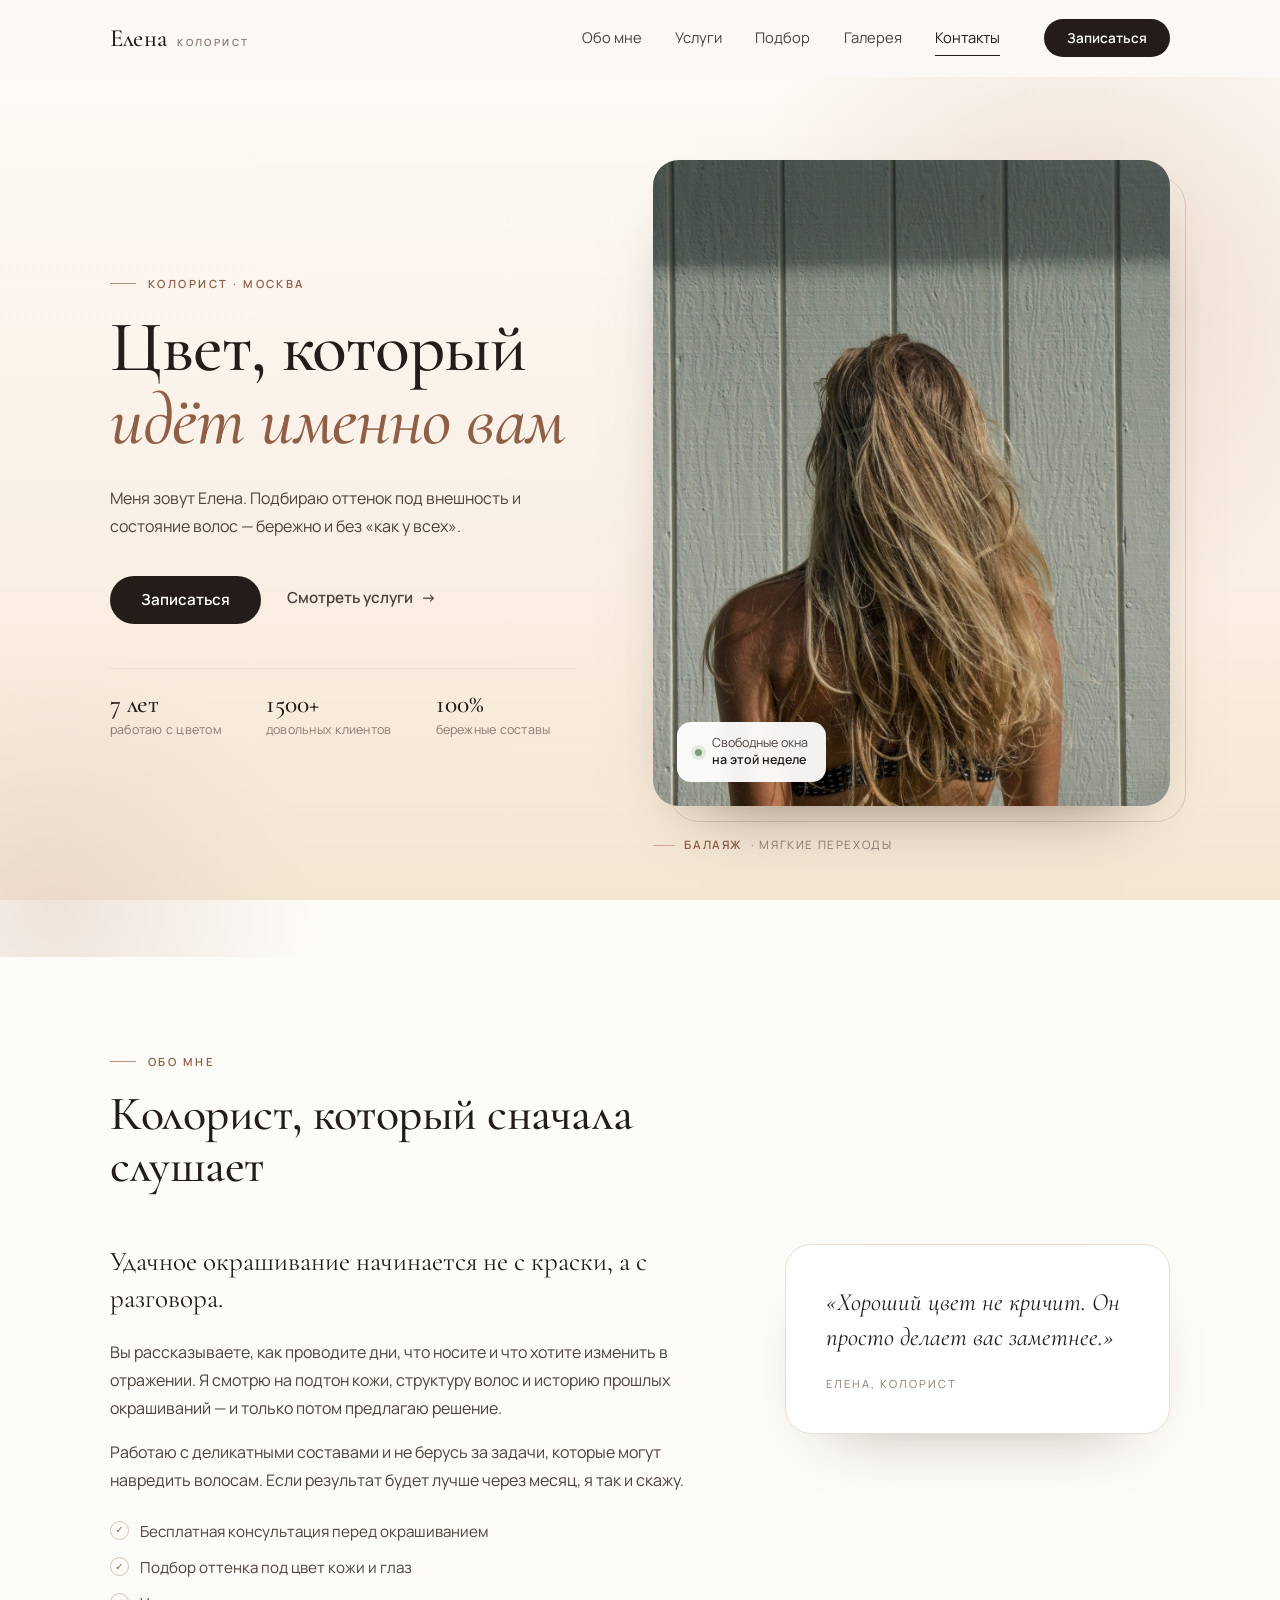
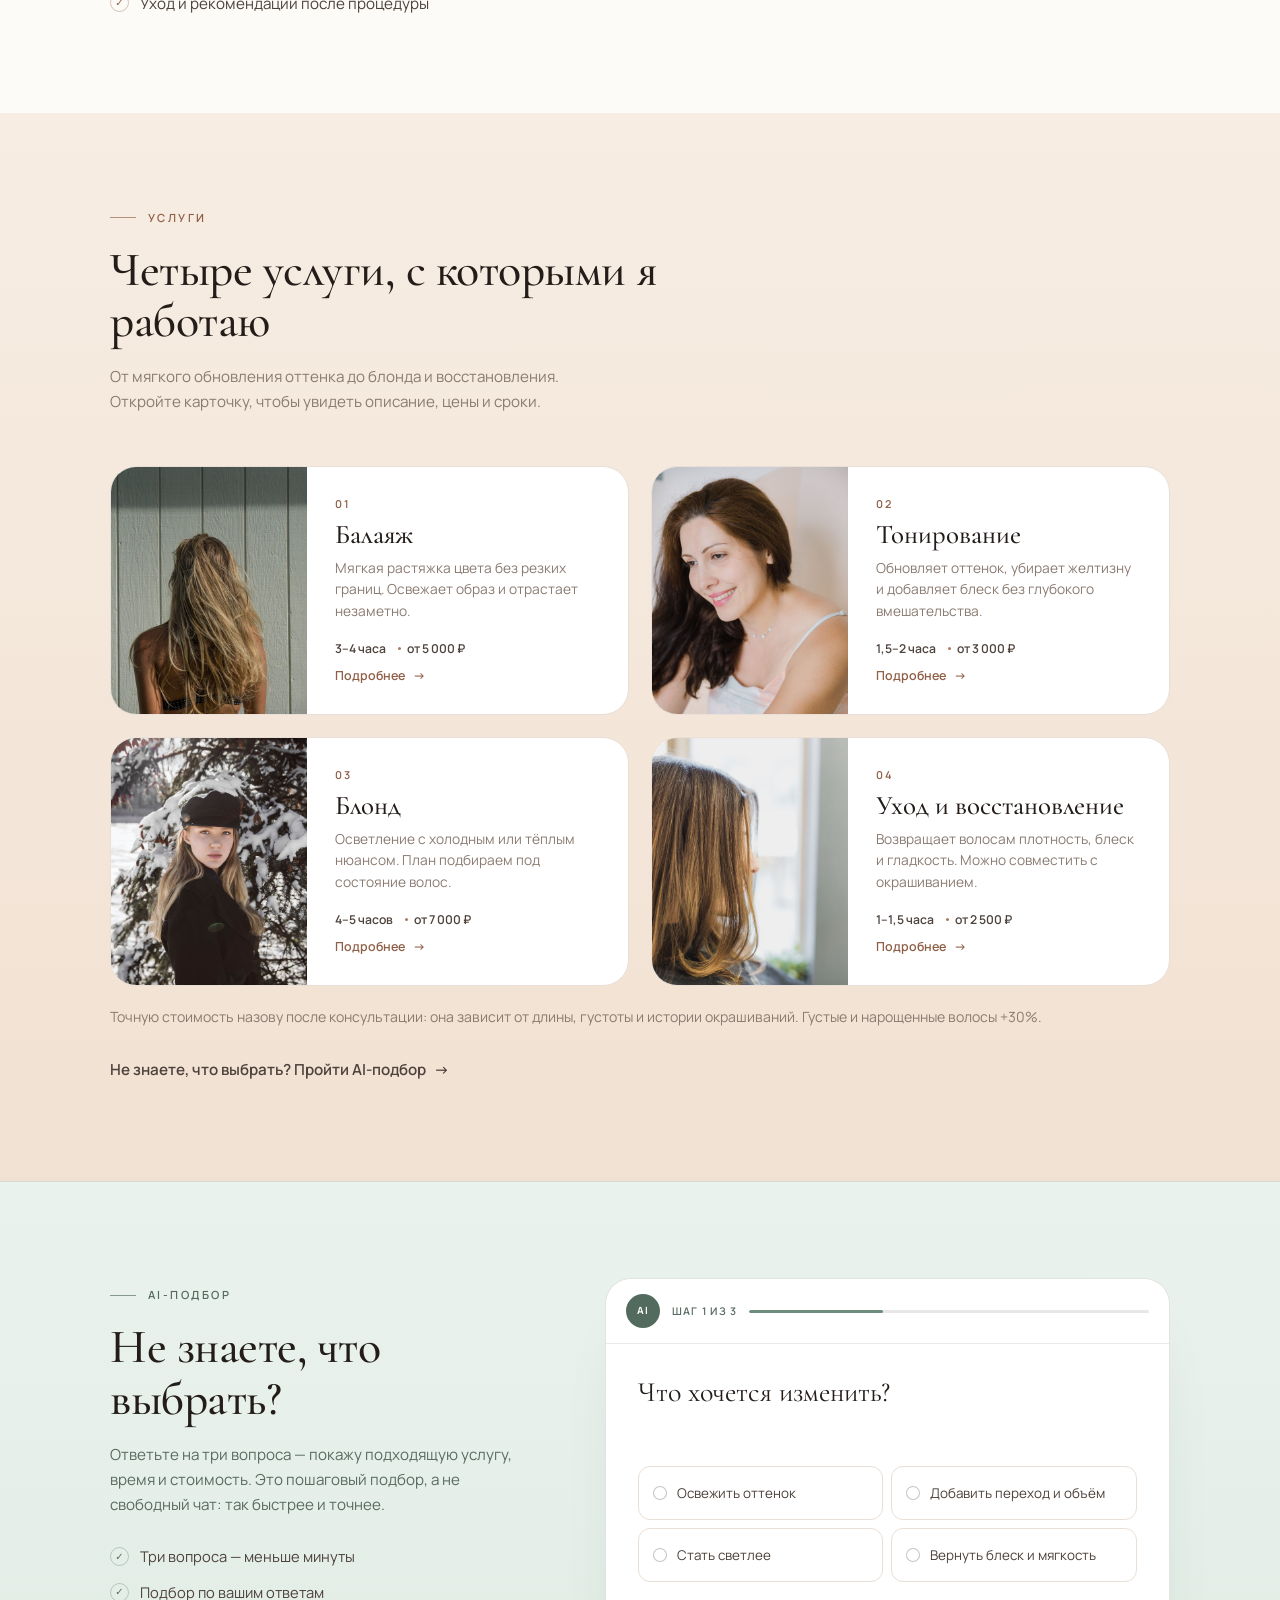
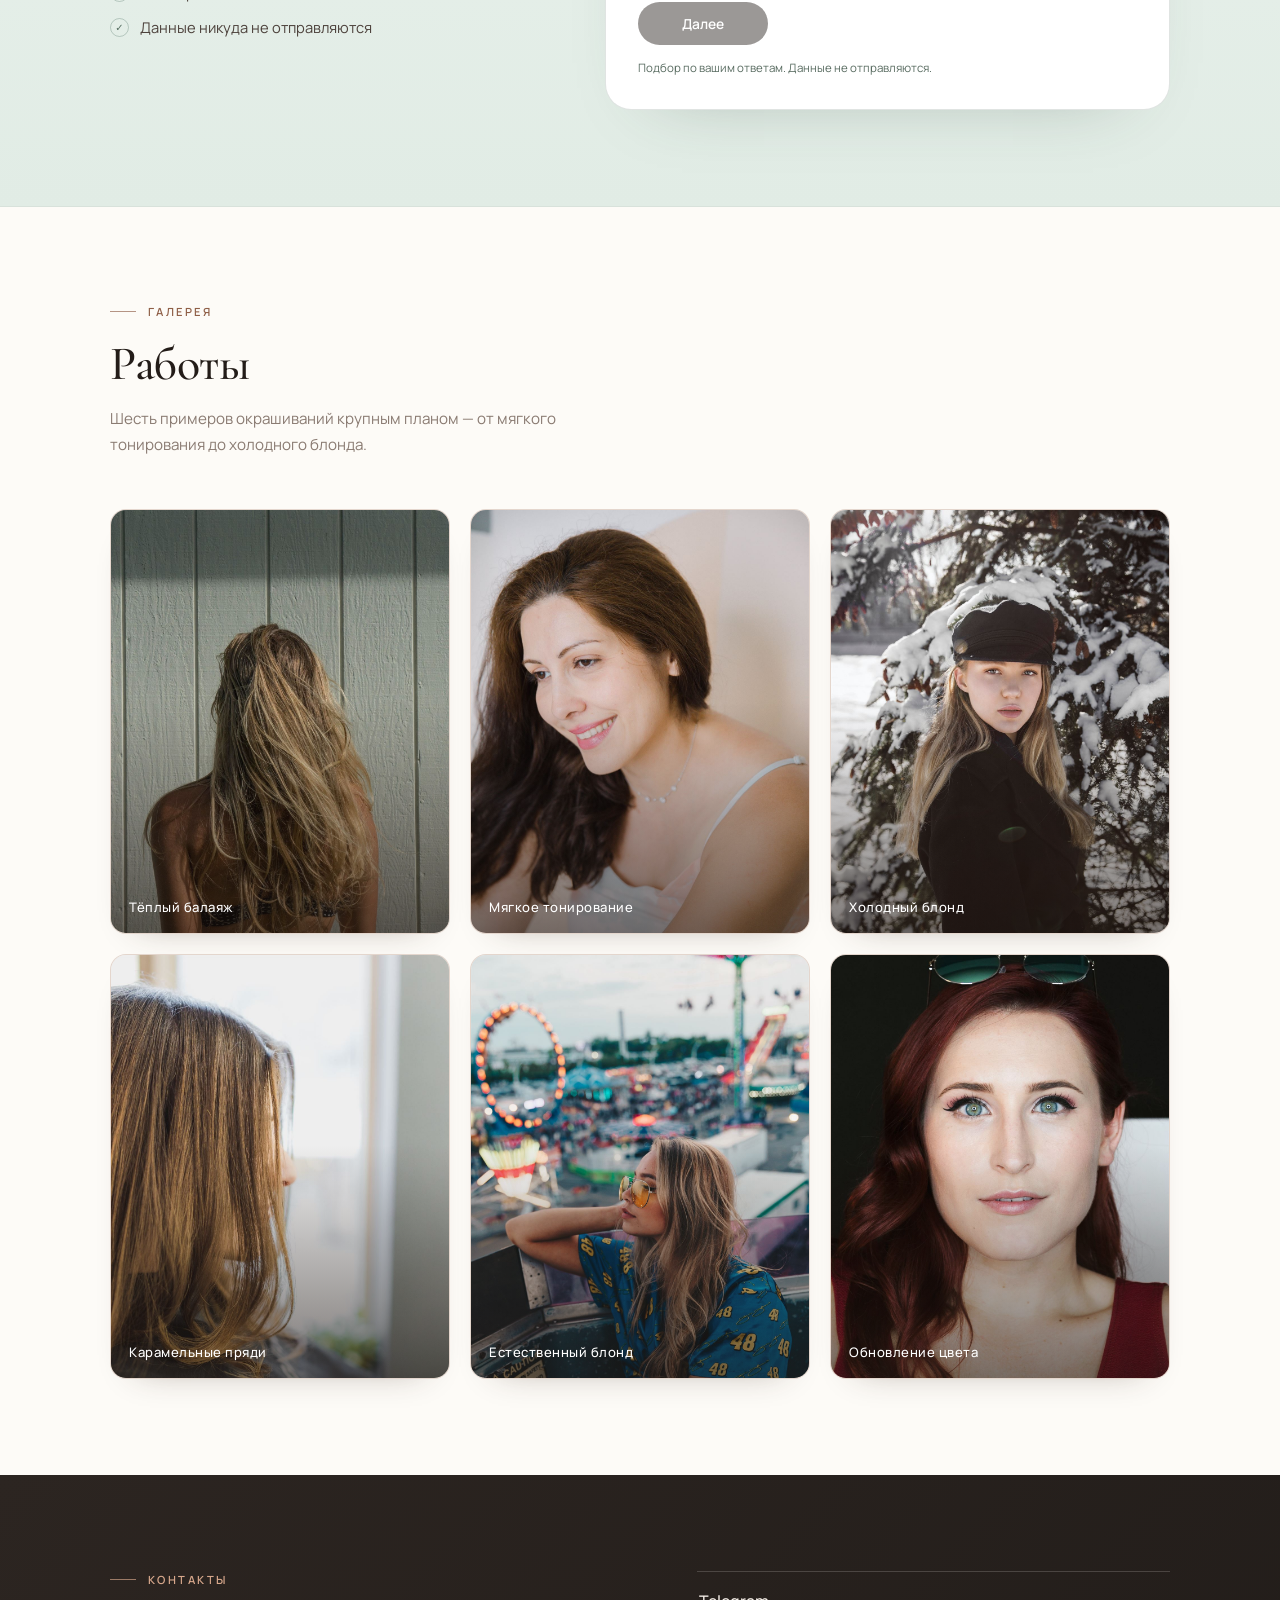
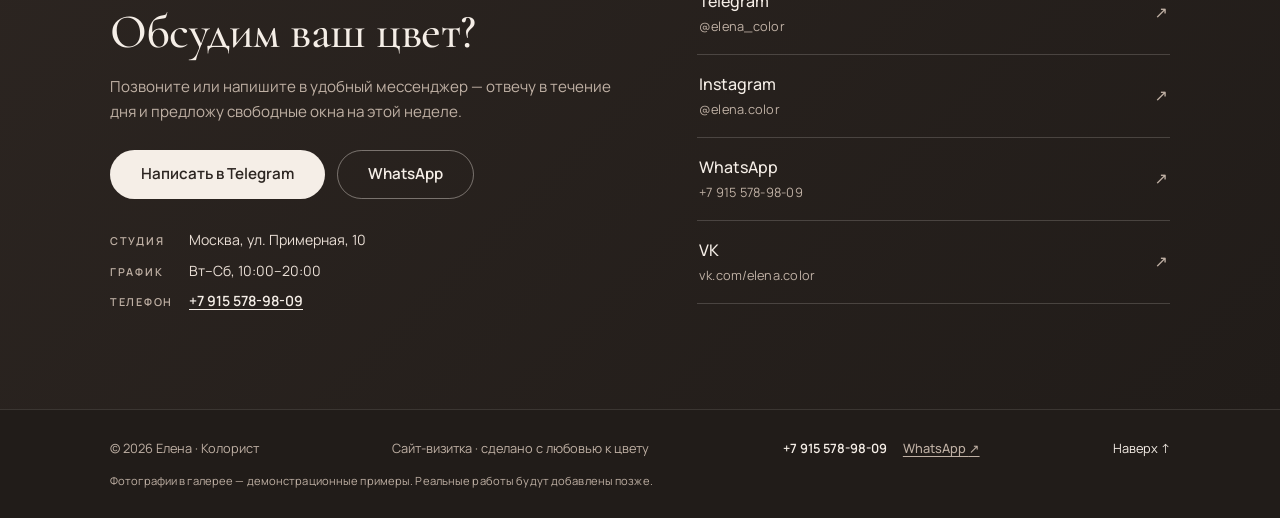
==== commit 1d758363: "Add files via upload" ====
--- a/index.html
+++ b/index.html
@@ -3,13 +3,13 @@
 <head>
   <meta charset="UTF-8">
   <meta name="viewport" content="width=device-width, initial-scale=1">
-  <title>Анна — колорист: балаяж, тонирование, блонд и уход</title>
-  <meta name="description" content="Анна — колорист в Москве. Балаяж, тонирование, блонд, уход и восстановление волос. Цены, сроки и примеры работ. Запись в Telegram.">
+  <title>Елена — колорист: балаяж, тонирование, блонд и уход</title>
+  <meta name="description" content="Елена — колорист в Москве. Балаяж, тонирование, блонд, уход и восстановление волос. Цены, сроки и примеры работ. Запись в Telegram.">
   <meta name="theme-color" content="#fbf8f5">
-  <meta property="og:title" content="Анна — колорист: балаяж, тонирование, блонд и уход">
+  <meta property="og:title" content="Елена — колорист: балаяж, тонирование, блонд и уход">
   <meta property="og:description" content="Четыре услуги для вашего цвета: балаяж, тонирование, блонд и уход. Подбор услуги за три вопроса и запись в Telegram.">
   <meta property="og:type" content="website">
-  <link rel="icon" href="data:image/svg+xml,%3Csvg xmlns='http://www.w3.org/2000/svg' viewBox='0 0 64 64'%3E%3Crect width='64' height='64' rx='16' fill='%23231c18'/%3E%3Ctext x='32' y='44' font-family='Georgia,serif' font-size='34' fill='%23fbf8f5' text-anchor='middle'%3EA%3C/text%3E%3C/svg%3E">
+  <link rel="icon" href="data:image/svg+xml,%3Csvg xmlns='http://www.w3.org/2000/svg' viewBox='0 0 64 64'%3E%3Crect width='64' height='64' rx='16' fill='%23231c18'/%3E%3Ctext x='32' y='44' font-family='Georgia,serif' font-size='34' fill='%23fbf8f5' text-anchor='middle'%3EE%3C/text%3E%3C/svg%3E">
   <link rel="preconnect" href="https://fonts.googleapis.com">
   <link rel="preconnect" href="https://fonts.gstatic.com" crossorigin>
   <link href="https://fonts.googleapis.com/css2?family=Cormorant+Garamond:ital,wght@0,400;0,500;0,600;1,400;1,500&family=Manrope:wght@300;400;500;600;700&display=swap" rel="stylesheet">
@@ -21,8 +21,8 @@
 
   <header class="header" id="header">
     <div class="container header__inner">
-      <a class="logo" href="#top" aria-label="Анна — колорист, на главную">
-        <span class="logo__name">Анна</span>
+      <a class="logo" href="#top" aria-label="Елена — колорист, на главную">
+        <span class="logo__name">Елена</span>
         <span class="logo__role">колорист</span>
       </a>
 
@@ -34,7 +34,7 @@
           <li><a class="nav__link" href="#gallery">Галерея</a></li>
           <li><a class="nav__link" href="#contacts">Контакты</a></li>
         </ul>
-        <a class="button button--small nav__cta" href="https://t.me/anna_color" target="_blank" rel="noopener noreferrer">Записаться</a>
+        <a class="button button--small nav__cta" href="https://t.me/elena_color" target="_blank" rel="noopener noreferrer">Записаться</a>
       </nav>
 
       <button class="burger" id="burger" type="button" aria-label="Открыть меню" aria-expanded="false" aria-controls="nav">
@@ -51,9 +51,9 @@
         <div class="hero__content">
           <p class="eyebrow">Колорист · Москва</p>
           <h1 class="hero__title" id="hero-title">Цвет, который<br><em>идёт именно вам</em></h1>
-          <p class="hero__text">Меня зовут Анна. Подбираю оттенок под внешность и состояние волос — бережно и без «как у всех».</p>
+          <p class="hero__text">Меня зовут Елена. Подбираю оттенок под внешность и состояние волос — бережно и без «как у всех».</p>
           <div class="hero__actions">
-            <a class="button" href="https://t.me/anna_color" target="_blank" rel="noopener noreferrer">Записаться</a>
+            <a class="button" href="https://t.me/elena_color" target="_blank" rel="noopener noreferrer">Записаться</a>
             <a class="link-arrow" href="#services">Смотреть услуги <span aria-hidden="true">→</span></a>
           </div>
           <ul class="hero__facts">
@@ -97,7 +97,7 @@
 
           <figure class="quote reveal">
             <blockquote>«Хороший цвет не кричит. Он просто делает вас заметнее.»</blockquote>
-            <figcaption>Анна, колорист</figcaption>
+            <figcaption>Елена, колорист</figcaption>
           </figure>
         </div>
       </div>
@@ -215,7 +215,7 @@
                   <p class="assistant__result-meta" id="assistant-result-meta"></p>
                   <div class="assistant__result-actions">
                     <a class="button" id="assistant-result-link" href="services/balayazh.html">Подробнее об услуге</a>
-                    <a class="button button--ghost" href="https://t.me/anna_color" target="_blank" rel="noopener noreferrer">Обсудить запись</a>
+                    <a class="button button--ghost" href="https://t.me/elena_color" target="_blank" rel="noopener noreferrer">Обсудить запись</a>
                   </div>
                   <button class="assistant__restart" id="assistant-restart" type="button">Пройти заново</button>
                 </div>
@@ -273,39 +273,40 @@
         <div class="contact__text reveal">
           <p class="eyebrow">Контакты</p>
           <h2 class="section__title" id="contacts-title">Обсудим ваш цвет?</h2>
-          <p class="section__subtitle">Напишите в удобный мессенджер — отвечу в течение дня и предложу свободные окна на этой неделе.</p>
+          <p class="section__subtitle">Позвоните или напишите в удобный мессенджер — отвечу в течение дня и предложу свободные окна на этой неделе.</p>
           <div class="contact__actions">
-            <a class="button" href="https://t.me/anna_color" target="_blank" rel="noopener noreferrer">Написать в Telegram</a>
-            <a class="button button--ghost" href="https://wa.me/79000000000" target="_blank" rel="noopener noreferrer">WhatsApp</a>
+            <a class="button" href="https://t.me/elena_color" target="_blank" rel="noopener noreferrer">Написать в Telegram</a>
+            <a class="button button--ghost" href="https://wa.me/79155789809" target="_blank" rel="noopener noreferrer">WhatsApp</a>
           </div>
           <ul class="contact__info">
             <li><span>Студия</span> Москва, ул. Примерная, 10</li>
             <li><span>График</span> Вт–Сб, 10:00–20:00</li>
+            <li><span>Телефон</span> <a class="contact__phone" href="tel:+79155789809">+7 915 578-98-09</a></li>
           </ul>
         </div>
 
         <ul class="social-list reveal">
           <li>
-            <a href="https://t.me/anna_color" target="_blank" rel="noopener noreferrer">
-              <span class="social-list__label">Telegram<small>@anna_color</small></span>
+            <a href="https://t.me/elena_color" target="_blank" rel="noopener noreferrer">
+              <span class="social-list__label">Telegram<small>@elena_color</small></span>
               <span class="social-list__arrow" aria-hidden="true">↗</span>
             </a>
           </li>
           <li>
-            <a href="https://instagram.com/anna.color" target="_blank" rel="noopener noreferrer">
-              <span class="social-list__label">Instagram<small>@anna.color</small></span>
+            <a href="https://instagram.com/elena.color" target="_blank" rel="noopener noreferrer">
+              <span class="social-list__label">Instagram<small>@elena.color</small></span>
               <span class="social-list__arrow" aria-hidden="true">↗</span>
             </a>
           </li>
           <li>
-            <a href="https://wa.me/79000000000" target="_blank" rel="noopener noreferrer">
-              <span class="social-list__label">WhatsApp<small>+7 900 000-00-00</small></span>
+            <a href="https://wa.me/79155789809" target="_blank" rel="noopener noreferrer">
+              <span class="social-list__label">WhatsApp<small>+7 915 578-98-09</small></span>
               <span class="social-list__arrow" aria-hidden="true">↗</span>
             </a>
           </li>
           <li>
-            <a href="https://vk.com/anna.color" target="_blank" rel="noopener noreferrer">
-              <span class="social-list__label">VK<small>vk.com/anna.color</small></span>
+            <a href="https://vk.com/elena.color" target="_blank" rel="noopener noreferrer">
+              <span class="social-list__label">VK<small>vk.com/elena.color</small></span>
               <span class="social-list__arrow" aria-hidden="true">↗</span>
             </a>
           </li>
@@ -316,10 +317,15 @@
 
   <footer class="footer footer--dark">
     <div class="container footer__inner">
-      <p>© <span id="year">2026</span> Анна · Колорист</p>
+      <p>© <span id="year">2026</span> Елена · Колорист</p>
       <p class="footer__note">Сайт-визитка · сделано с любовью к цвету</p>
+      <p class="footer__phone">
+        <a href="tel:+79155789809">+7 915 578-98-09</a>
+        <a class="footer__wa" href="https://wa.me/79155789809" target="_blank" rel="noopener noreferrer">WhatsApp <span aria-hidden="true">&#8599;</span></a>
+      </p>
       <a class="footer__top" href="#top">Наверх <span aria-hidden="true">↑</span></a>
     </div>
+    <p class="container footer__disclaimer">Фотографии в галерее — демонстрационные примеры. Реальные работы будут добавлены позже.</p>
   </footer>
 
   <div class="lightbox" id="lightbox" role="dialog" aria-modal="true" aria-label="Просмотр фотографии" hidden>
--- a/style.css
+++ b/style.css
@@ -1,5 +1,5 @@
 /* ============================================================
-   Анна — колорист. Светлая минималистичная тема.
+   Елена — колорист. Светлая минималистичная тема.
    ============================================================ */
 
 :root {
@@ -905,6 +905,19 @@
   color: var(--contacts-muted);
 }
 
+.section--contacts .contact__info a {
+  color: var(--contacts-ink);
+  font-weight: 600;
+  text-decoration: underline;
+  text-decoration-thickness: 1px;
+  text-underline-offset: 3px;
+  transition: color 0.2s ease;
+}
+
+.section--contacts .contact__info a:hover {
+  color: var(--contacts-accent);
+}
+
 .section--contacts .button {
   background-color: var(--contacts-ink);
   color: var(--contacts-bg);
@@ -978,6 +991,44 @@
   margin: 0;
 }
 
+.footer .footer__disclaimer {
+  margin: 14px auto 0;
+  color: var(--muted);
+  font-size: 0.7rem;
+  line-height: 1.55;
+  letter-spacing: 0.01em;
+}
+
+.footer--dark .footer__disclaimer {
+  color: var(--contacts-muted);
+}
+
+.footer__phone {
+  display: flex;
+  flex-wrap: wrap;
+  align-items: center;
+  gap: 4px 16px;
+}
+
+.footer__phone a {
+  color: var(--ink-soft);
+  font-weight: 600;
+  text-decoration: none;
+  white-space: nowrap;
+  transition: color 0.2s ease;
+}
+
+.footer__phone a:hover {
+  color: var(--accent-dark);
+}
+
+.footer__phone .footer__wa {
+  color: var(--muted);
+  font-weight: 500;
+  text-decoration: underline;
+  text-underline-offset: 3px;
+}
+
 .footer__top {
   color: var(--ink-soft);
   text-decoration: none;
@@ -1002,6 +1053,18 @@
 }
 
 .footer--dark .footer__top:hover {
+  color: var(--contacts-accent);
+}
+
+.footer--dark .footer__phone a {
+  color: var(--contacts-ink);
+}
+
+.footer--dark .footer__phone .footer__wa {
+  color: var(--contacts-muted);
+}
+
+.footer--dark .footer__phone a:hover {
   color: var(--contacts-accent);
 }
 
@@ -1017,7 +1080,17 @@
   background-color: rgba(28, 21, 17, 0.84);
   -webkit-backdrop-filter: blur(8px);
   backdrop-filter: blur(8px);
-  animation: fade-in 0.25s ease both;
+  opacity: 0;
+  visibility: hidden;
+  pointer-events: none;
+  transition: opacity 0.24s ease, visibility 0s linear 0.24s;
+}
+
+.lightbox.is-open {
+  opacity: 1;
+  visibility: visible;
+  pointer-events: auto;
+  transition: opacity 0.24s ease, visibility 0s;
 }
 
 .lightbox[hidden] {
@@ -1032,7 +1105,14 @@
   border-radius: var(--radius);
   background-color: var(--surface);
   box-shadow: 0 40px 120px -40px rgba(0, 0, 0, 0.85);
-  animation: zoom-in 0.3s cubic-bezier(0.2, 0.7, 0.3, 1) both;
+  opacity: 0;
+  transform: scale(0.975);
+  transition: opacity 0.24s ease, transform 0.32s cubic-bezier(0.2, 0.7, 0.3, 1);
+}
+
+.lightbox.is-open .lightbox__img {
+  opacity: 1;
+  transform: scale(1);
 }
 
 .lightbox__close {
@@ -1063,33 +1143,13 @@
   outline-color: #fff;
 }
 
-@keyframes fade-in {
-  from {
-    opacity: 0;
-  }
-  to {
-    opacity: 1;
-  }
-}
-
-@keyframes zoom-in {
-  from {
-    opacity: 0;
-    transform: scale(0.96);
-  }
-  to {
-    opacity: 1;
-    transform: scale(1);
-  }
-}
-
 /* ---------- Появление при скролле ---------- */
 
 .js .reveal {
   opacity: 0;
-  transform: translateY(22px);
-  transition: opacity 0.75s ease var(--reveal-delay, 0ms),
-    transform 0.75s cubic-bezier(0.2, 0.7, 0.3, 1) var(--reveal-delay, 0ms);
+  transform: translateY(16px);
+  transition: opacity 0.7s ease var(--reveal-delay, 0ms),
+    transform 0.7s cubic-bezier(0.22, 1, 0.36, 1) var(--reveal-delay, 0ms);
 }
 
 .js .reveal.is-visible {
@@ -1424,8 +1484,9 @@
   transition: transform 0.7s cubic-bezier(0.2, 0.7, 0.3, 1);
 }
 
-.service-card:hover .service-card__media img {
-  transform: scale(1.05);
+.service-card:hover .service-card__media img,
+.service-card:focus-visible .service-card__media img {
+  transform: scale(1.035);
 }
 
 .service-card__body {
